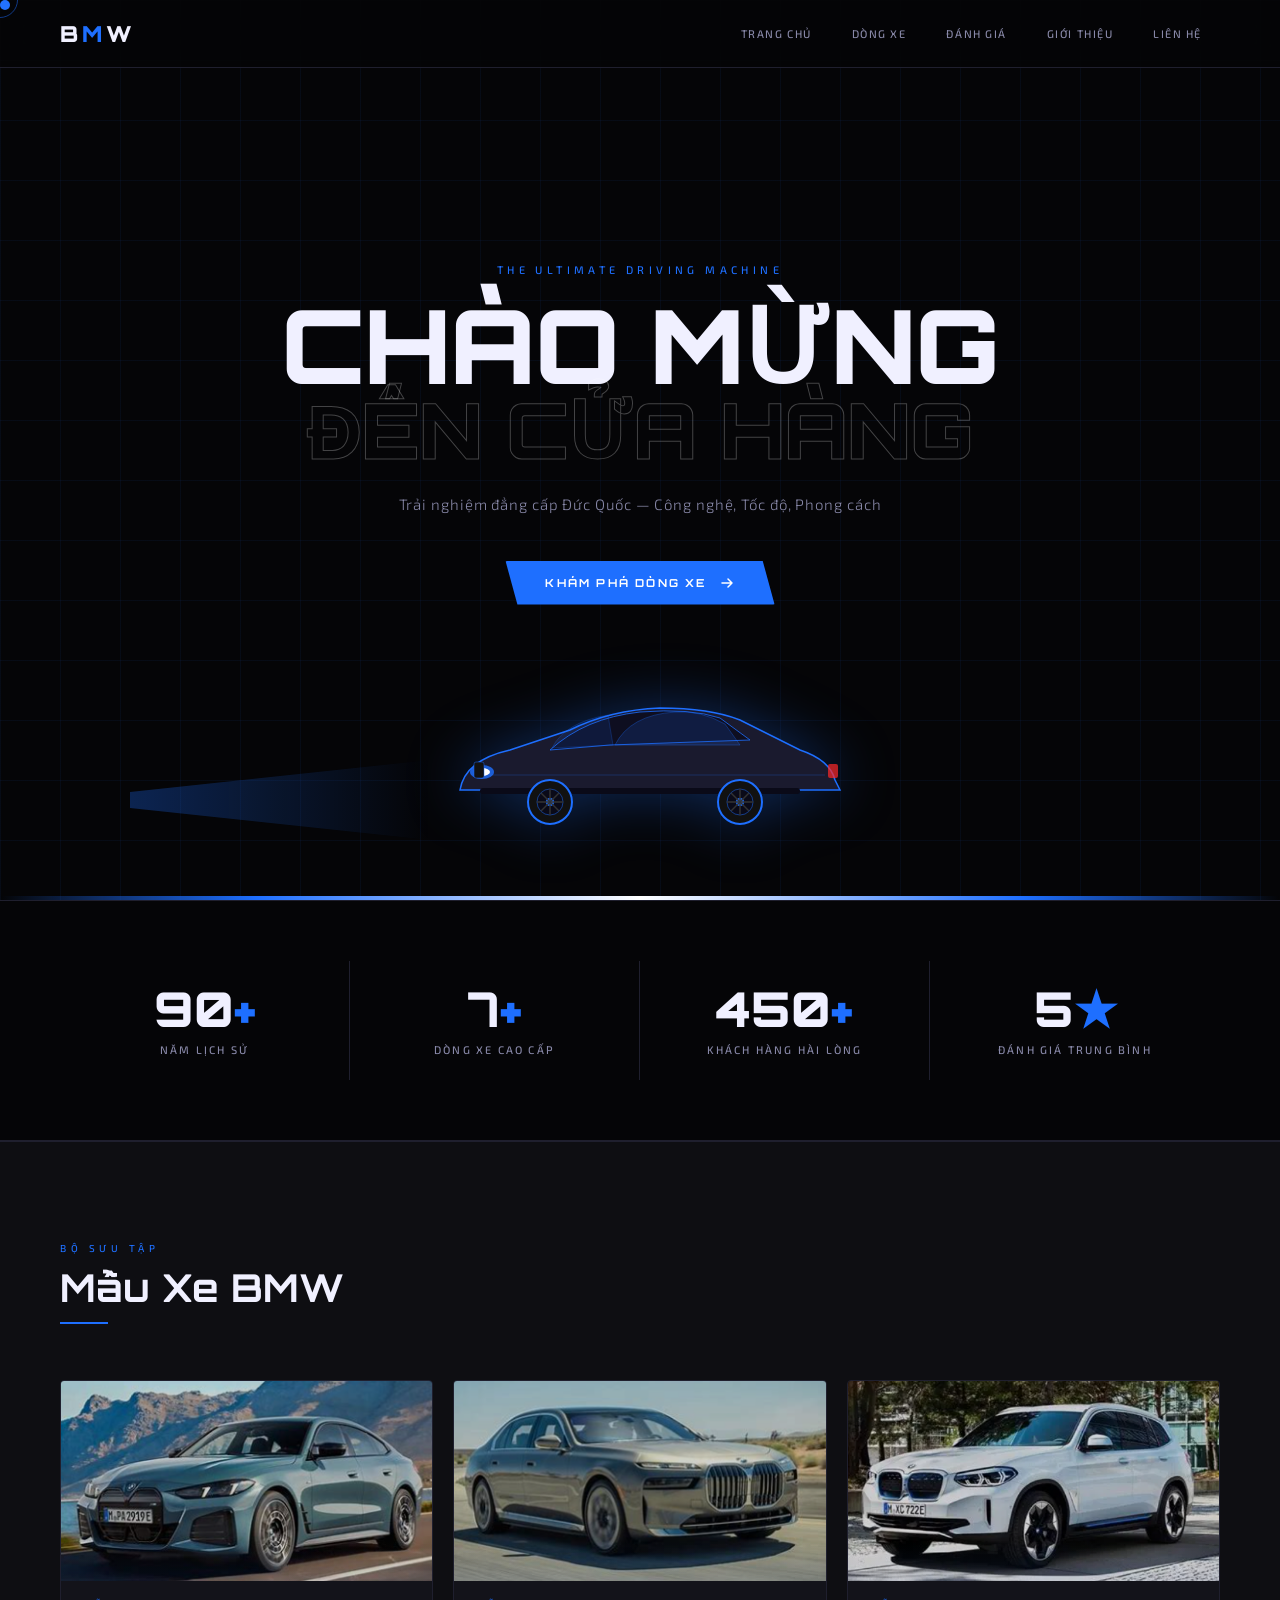
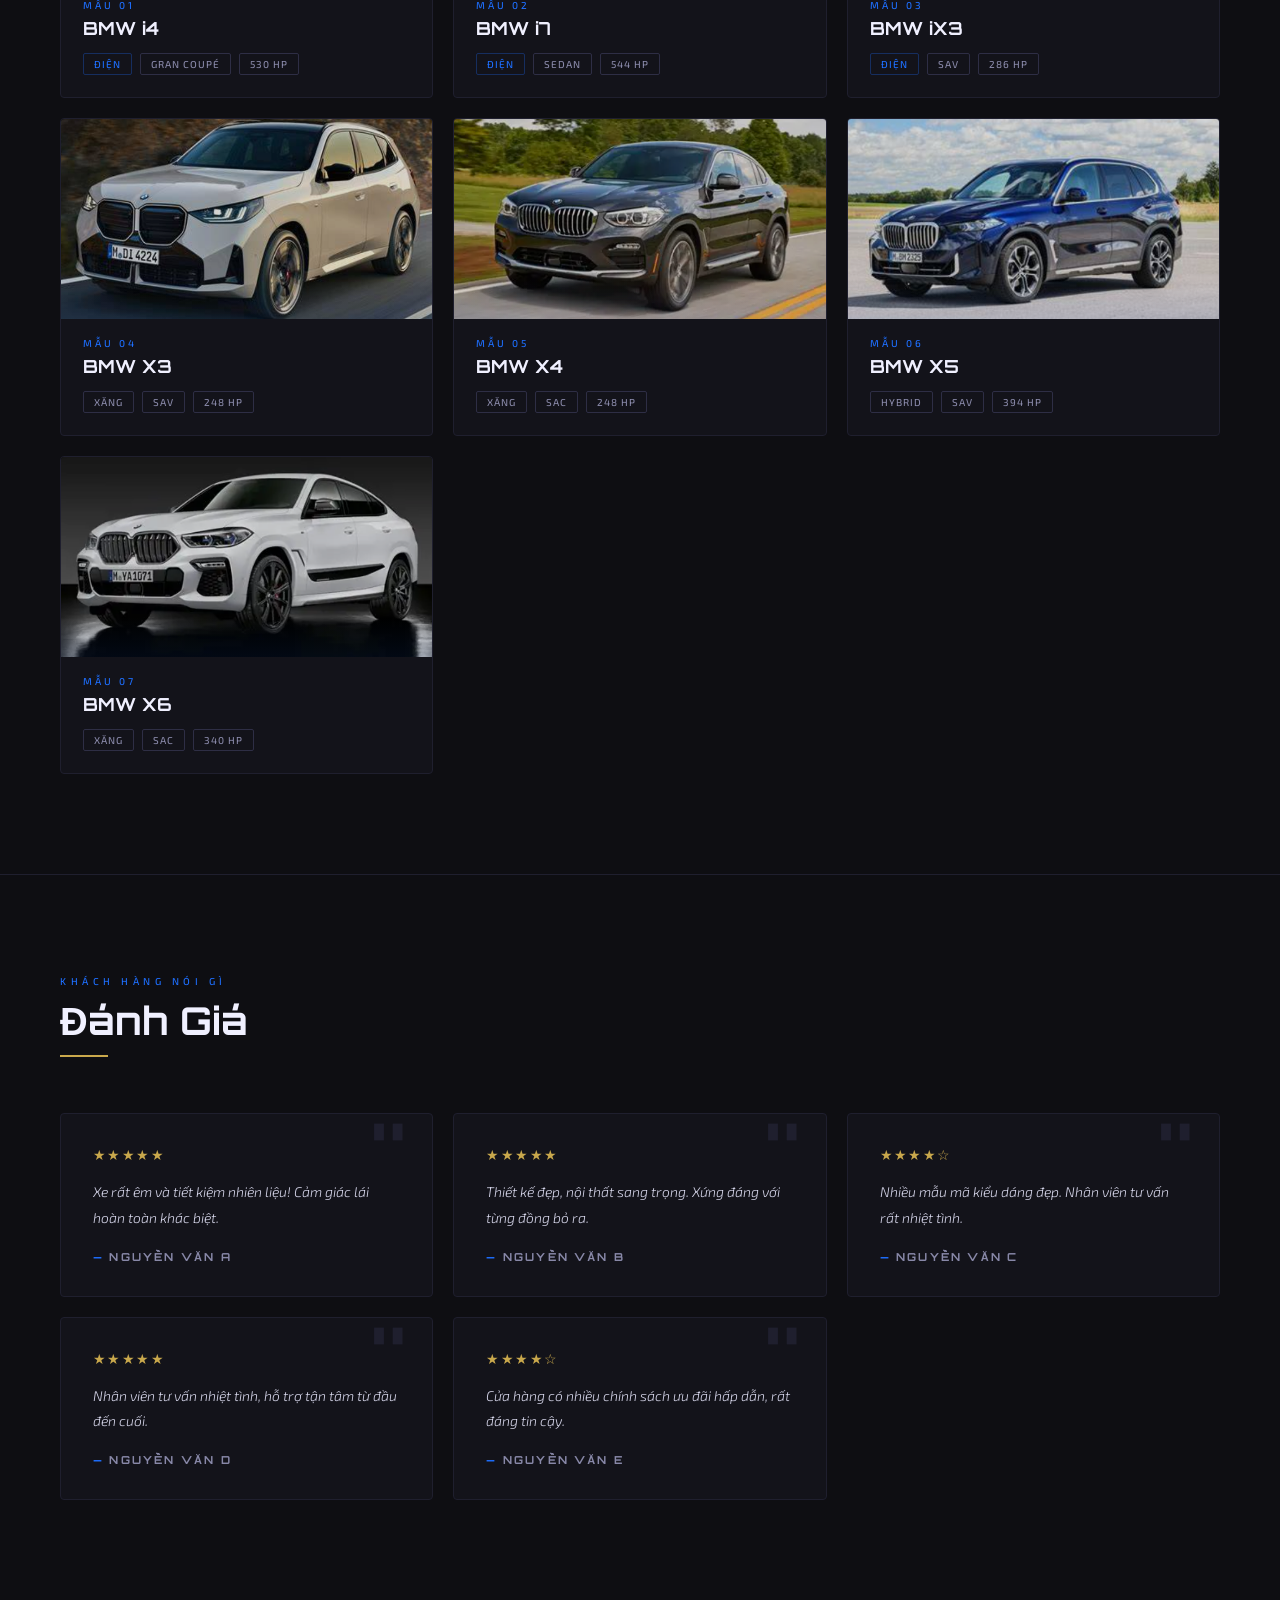
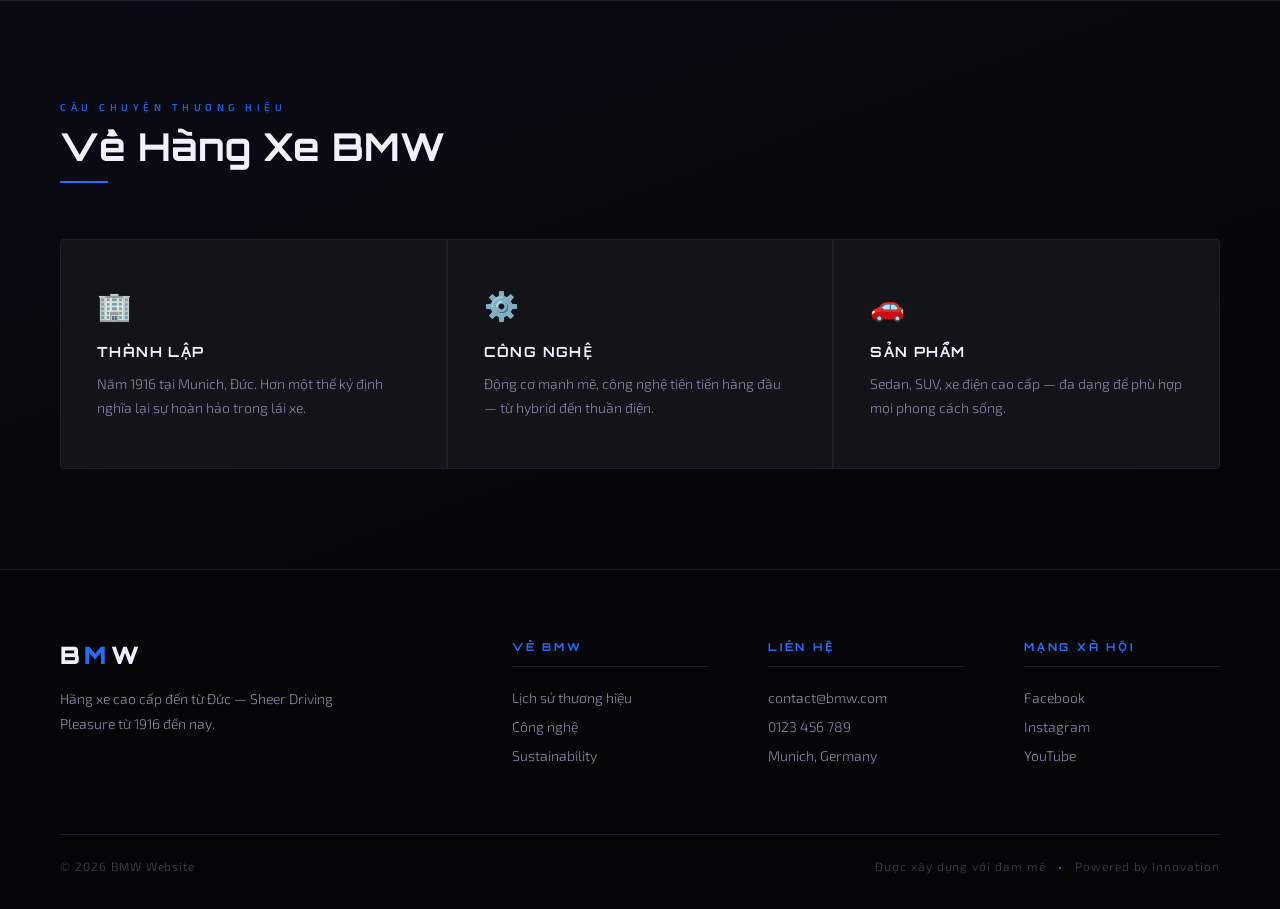
==== index.html @ 0be1cd38 "first upload" ====
<!DOCTYPE html>
<html lang="vi">
<head>
  <meta charset="UTF-8" />
  <meta name="viewport" content="width=device-width, initial-scale=1.0" />
  <meta name="description" content="Cửa hàng BMW cao cấp – Trải nghiệm đẳng cấp Đức Quốc" />
  <title>BMW – The Ultimate Driving Machine</title>
  <link rel="preconnect" href="https://fonts.googleapis.com" />
  <link rel="preconnect" href="https://fonts.gstatic.com" crossorigin />
  <link href="https://fonts.googleapis.com/css2?family=Orbitron:wght@400;700;900&family=Exo+2:wght@300;400;500&display=swap" rel="stylesheet" />
  <link rel="stylesheet" href="css/style.css" />
</head>
<body>

  <!-- Custom cursor -->
  <div class="cursor" id="cursor"></div>
  <div class="cursor-ring" id="cursorRing"></div>

  <!-- NAV -->
  <nav>
    <a href="#" class="nav-logo">B<span>M</span>W</a>
    <ul>
      <li><a href="#hero">Trang chủ</a></li>
      <li><a href="#models">Dòng xe</a></li>
      <li><a href="#reviews">Đánh giá</a></li>
      <li><a href="#about">Giới thiệu</a></li>
      <li><a href="#footer">Liên hệ</a></li>
    </ul>
  </nav>

  <!-- HERO -->
  <section id="hero">
    <div class="hero-grid"></div>
    <div class="speed-lines" id="speedLines"></div>

    <div class="headlight-beam"></div>
    <svg class="hero-car" viewBox="0 0 420 160" fill="none" xmlns="http://www.w3.org/2000/svg">
      <path d="M30 110 Q35 80 80 70 L140 50 Q180 30 230 28 Q280 28 310 40 L370 70 Q400 80 405 100 L410 110 Z"
            fill="#1a1a2e" stroke="#1e6fff" stroke-width="1.5"/>
      <path d="M120 70 Q155 38 210 32 Q260 28 290 38 L320 60 L180 65 Z"
            fill="#0e0e20" stroke="#1e6fff" stroke-width="0.8"/>
      <path d="M185 65 Q200 35 245 32 Q270 30 295 44 L310 65 Z"
            fill="rgba(30,111,255,0.15)" stroke="rgba(30,111,255,0.4)" stroke-width="0.8"/>
      <path d="M122 68 Q135 42 178 35 L183 65 Z"
            fill="rgba(30,111,255,0.12)" stroke="rgba(30,111,255,0.3)" stroke-width="0.8"/>
      <rect x="50" y="108" width="320" height="6" rx="3" fill="#0a0a18"/>
      <!-- Front wheel -->
      <circle class="wheel" cx="120" cy="122" r="22" fill="#111" stroke="#1e6fff" stroke-width="2"/>
      <circle cx="120" cy="122" r="13" fill="#0a0a18" stroke="rgba(30,111,255,0.5)" stroke-width="1"/>
      <circle cx="120" cy="122" r="4" fill="#1e6fff"/>
      <line x1="120" y1="109" x2="120" y2="135" stroke="#333" stroke-width="1.5"/>
      <line x1="107" y1="122" x2="133" y2="122" stroke="#333" stroke-width="1.5"/>
      <line x1="111" y1="113" x2="129" y2="131" stroke="#333" stroke-width="1.5"/>
      <line x1="129" y1="113" x2="111" y2="131" stroke="#333" stroke-width="1.5"/>
      <!-- Rear wheel -->
      <circle class="wheel" cx="310" cy="122" r="22" fill="#111" stroke="#1e6fff" stroke-width="2"/>
      <circle cx="310" cy="122" r="13" fill="#0a0a18" stroke="rgba(30,111,255,0.5)" stroke-width="1"/>
      <circle cx="310" cy="122" r="4" fill="#1e6fff"/>
      <line x1="310" y1="109" x2="310" y2="135" stroke="#333" stroke-width="1.5"/>
      <line x1="297" y1="122" x2="323" y2="122" stroke="#333" stroke-width="1.5"/>
      <line x1="301" y1="113" x2="319" y2="131" stroke="#333" stroke-width="1.5"/>
      <line x1="319" y1="113" x2="301" y2="131" stroke="#333" stroke-width="1.5"/>
      <!-- Lights -->
      <ellipse cx="52" cy="92" rx="12" ry="7" fill="rgba(30,111,255,0.8)"/>
      <ellipse cx="52" cy="92" rx="8" ry="4" fill="#fff"/>
      <rect x="398" y="84" width="10" height="14" rx="2" fill="rgba(255,40,40,0.7)"/>
      <line x1="60" y1="95" x2="395" y2="95" stroke="rgba(30,111,255,0.3)" stroke-width="0.8"/>
      <rect x="44" y="82" width="10" height="16" rx="2" fill="#111" stroke="rgba(30,111,255,0.6)" stroke-width="0.8"/>
    </svg>

    <div class="hero-road"></div>

    <div class="hero-content">
      <p class="hero-eyebrow">The Ultimate Driving Machine</p>
      <h1 class="hero-title">
        CHÀO MỪNG
        <span class="line2">ĐẾN CỬA HÀNG</span>
      </h1>
      <p class="hero-sub">Trải nghiệm đẳng cấp Đức Quốc — Công nghệ, Tốc độ, Phong cách</p>
      <a href="#models" class="hero-cta">
        Khám phá dòng xe
        <svg viewBox="0 0 16 16" fill="none">
          <path d="M3 8h10M9 4l4 4-4 4" stroke="#fff" stroke-width="1.5" stroke-linecap="round" stroke-linejoin="round"/>
        </svg>
      </a>
    </div>
  </section>

  <!-- STATS -->
  <div id="stats">
    <div class="stats-grid">
      <div class="stat-item reveal" style="animation-delay:0.1s">
        <div class="stat-num">109<span>+</span></div>
        <div class="stat-label">Năm Lịch Sử</div>
      </div>
      <div class="stat-item reveal" style="animation-delay:0.2s">
        <div class="stat-num">7<span>+</span></div>
        <div class="stat-label">Dòng xe cao cấp</div>
      </div>
      <div class="stat-item reveal" style="animation-delay:0.3s">
        <div class="stat-num">600<span>+</span></div>
        <div class="stat-label">Khách hàng hài lòng</div>
      </div>
      <div class="stat-item reveal" style="animation-delay:0.4s">
        <div class="stat-num">5<span>★</span></div>
        <div class="stat-label">Đánh giá trung bình</div>
      </div>
    </div>
  </div>

  <!-- MODELS -->
  <section id="models">
    <span class="section-label reveal">Bộ sưu tập</span>
    <h2 class="section-title reveal">Mẫu Xe BMW</h2>
    <div class="section-divider reveal"></div>

    <div class="car-grid">
      <article class="car-card">
        <div class="car-img-wrap">
          <img src="images/BMW-i4.png" alt="BMW i4" loading="lazy" />
          <div class="reflection"></div>
        </div>
        <div class="car-info">
          <p class="car-num">Mẫu 01</p>
          <h3 class="car-name">BMW i4</h3>
          <div class="car-tags">
            <span class="car-tag electric">Điện</span>
            <span class="car-tag">Gran Coupé</span>
            <span class="car-tag">530 HP</span>
          </div>
        </div>
      </article>

      <article class="car-card">
        <div class="car-img-wrap">
          <img src="images/BMW-i7.png" alt="BMW i7" loading="lazy" />
          <div class="reflection"></div>
        </div>
        <div class="car-info">
          <p class="car-num">Mẫu 02</p>
          <h3 class="car-name">BMW i7</h3>
          <div class="car-tags">
            <span class="car-tag electric">Điện</span>
            <span class="car-tag">Sedan</span>
            <span class="car-tag">544 HP</span>
          </div>
        </div>
      </article>

      <article class="car-card">
        <div class="car-img-wrap">
          <img src="images/BMW-iX3.png" alt="BMW iX3" loading="lazy" />
          <div class="reflection"></div>
        </div>
        <div class="car-info">
          <p class="car-num">Mẫu 03</p>
          <h3 class="car-name">BMW iX3</h3>
          <div class="car-tags">
            <span class="car-tag electric">Điện</span>
            <span class="car-tag">SAV</span>
            <span class="car-tag">286 HP</span>
          </div>
        </div>
      </article>

      <article class="car-card">
        <div class="car-img-wrap">
          <img src="images/BMW-X3.png" alt="BMW X3" loading="lazy" />
          <div class="reflection"></div>
        </div>
        <div class="car-info">
          <p class="car-num">Mẫu 04</p>
          <h3 class="car-name">BMW X3</h3>
          <div class="car-tags">
            <span class="car-tag">Xăng</span>
            <span class="car-tag">SAV</span>
            <span class="car-tag">248 HP</span>
          </div>
        </div>
      </article>

      <article class="car-card">
        <div class="car-img-wrap">
          <img src="images/BMW-X4.png" alt="BMW X4" loading="lazy" />
          <div class="reflection"></div>
        </div>
        <div class="car-info">
          <p class="car-num">Mẫu 05</p>
          <h3 class="car-name">BMW X4</h3>
          <div class="car-tags">
            <span class="car-tag">Xăng</span>
            <span class="car-tag">SAC</span>
            <span class="car-tag">248 HP</span>
          </div>
        </div>
      </article>

      <article class="car-card">
        <div class="car-img-wrap">
          <img src="images/BMW-X5.png" alt="BMW X5" loading="lazy" />
          <div class="reflection"></div>
        </div>
        <div class="car-info">
          <p class="car-num">Mẫu 06</p>
          <h3 class="car-name">BMW X5</h3>
          <div class="car-tags">
            <span class="car-tag">Hybrid</span>
            <span class="car-tag">SAV</span>
            <span class="car-tag">394 HP</span>
          </div>
        </div>
      </article>

      <article class="car-card">
        <div class="car-img-wrap">
          <img src="images/BMW-X6.png" alt="BMW X6" loading="lazy" />
          <div class="reflection"></div>
        </div>
        <div class="car-info">
          <p class="car-num">Mẫu 07</p>
          <h3 class="car-name">BMW X6</h3>
          <div class="car-tags">
            <span class="car-tag">Xăng</span>
            <span class="car-tag">SAC</span>
            <span class="car-tag">340 HP</span>
          </div>
        </div>
      </article>
    </div>
  </section>

  <!-- REVIEWS -->
  <section id="reviews">
    <span class="section-label reveal">Khách hàng nói gì</span>
    <h2 class="section-title reveal">Đánh Giá</h2>
    <div class="section-divider reveal" style="background:var(--gold)"></div>

    <div class="reviews-grid">
      <article class="review-card">
        <div class="review-stars">★★★★★</div>
        <p class="review-text">Xe rất êm và tiết kiệm nhiên liệu! Cảm giác lái hoàn toàn khác biệt.</p>
        <p class="review-author">Nguyễn Văn A</p>
      </article>
      <article class="review-card">
        <div class="review-stars">★★★★★</div>
        <p class="review-text">Thiết kế đẹp, nội thất sang trọng. Xứng đáng với từng đồng bỏ ra.</p>
        <p class="review-author">Nguyễn Văn B</p>
      </article>
      <article class="review-card">
        <div class="review-stars">★★★★☆</div>
        <p class="review-text">Nhiều mẫu mã kiểu dáng đẹp. Nhân viên tư vấn rất nhiệt tình.</p>
        <p class="review-author">Nguyễn Văn C</p>
      </article>
      <article class="review-card">
        <div class="review-stars">★★★★★</div>
        <p class="review-text">Nhân viên tư vấn nhiệt tình, hỗ trợ tận tâm từ đầu đến cuối.</p>
        <p class="review-author">Nguyễn Văn D</p>
      </article>
      <article class="review-card">
        <div class="review-stars">★★★★☆</div>
        <p class="review-text">Cửa hàng có nhiều chính sách ưu đãi hấp dẫn, rất đáng tin cậy.</p>
        <p class="review-author">Nguyễn Văn E</p>
      </article>
    </div>
  </section>

  <!-- ABOUT -->
  <section id="about">
    <span class="section-label reveal">Câu chuyện thương hiệu</span>
    <h2 class="section-title reveal">Về Hãng Xe BMW</h2>
    <div class="section-divider reveal"></div>

    <div class="about-grid reveal">
      <div class="about-item">
        <span class="about-icon">🏢</span>
        <h3 class="about-head">Thành Lập</h3>
        <p class="about-text">Năm 1916 tại Munich, Đức. Hơn một thế kỷ định nghĩa lại sự hoàn hảo trong lái xe.</p>
      </div>
      <div class="about-item">
        <span class="about-icon">⚙️</span>
        <h3 class="about-head">Công Nghệ</h3>
        <p class="about-text">Động cơ mạnh mẽ, công nghệ tiên tiến hàng đầu — từ hybrid đến thuần điện.</p>
      </div>
      <div class="about-item">
        <span class="about-icon">🚗</span>
        <h3 class="about-head">Sản Phẩm</h3>
        <p class="about-text">Sedan, SUV, xe điện cao cấp — đa dạng để phù hợp mọi phong cách sống.</p>
      </div>
    </div>
  </section>

  <!-- FOOTER -->
  <footer id="footer">
    <div class="footer-top">
      <div class="footer-brand">
        <div class="brand-name">B<span>M</span>W</div>
        <p>Hãng xe cao cấp đến từ Đức — Sheer Driving Pleasure từ 1916 đến nay.</p>
      </div>
      <div class="footer-col">
        <h4>Về BMW</h4>
        <ul>
          <li><a href="#">Lịch sử thương hiệu</a></li>
          <li><a href="#">Công nghệ</a></li>
          <li><a href="#">Sustainability</a></li>
        </ul>
      </div>
      <div class="footer-col">
        <h4>Liên Hệ</h4>
        <ul>
          <li><span>contact@bmw.com</span></li>
          <li><span>0123 456 789</span></li>
          <li><span>Munich, Germany</span></li>
        </ul>
      </div>
      <div class="footer-col">
        <h4>Mạng Xã Hội</h4>
        <ul>
          <li><a href="#">Facebook</a></li>
          <li><a href="#">Instagram</a></li>
          <li><a href="#">YouTube</a></li>
        </ul>
      </div>
    </div>
    <div class="footer-bottom">
      <p>© 2026 BMW Website</p>
      <p>Được xây dựng với đam mê <span class="dot">•</span> Powered by Innovation</p>
    </div>
  </footer>

  <script src="js/main.js"></script>
</body>
</html>
---- css/style.css ----
/* =============================================
   BMW DARK THEME — style.css
   ============================================= */

:root {
    --black: #050507;
    --dark: #0e0e12;
    --card: #13131a;
    --border: #1f1f2e;
    --border2: #2e2e45;
    --silver: #8888a8;
    --light: #d4d4e8;
    --white: #f0f0ff;
    --blue: #1e6fff;
    --blue-dim: rgba(30, 111, 255, 0.12);
    --blue-glow: rgba(30, 111, 255, 0.35);
    --gold: #c9a84c;
    --gold-dim: rgba(201, 168, 76, 0.12);
    --speed: 0.4s;
}

/* ── RESET ── */
*,
*::before,
*::after {
    margin: 0;
    padding: 0;
    box-sizing: border-box;
}

html {
    scroll-behavior: smooth;
}

body {
    background: var(--black);
    color: var(--light);
    font-family: 'Exo 2', sans-serif;
    font-weight: 300;
    overflow-x: hidden;
}

::selection {
    background: var(--blue);
    color: #fff;
}

::-webkit-scrollbar {
    width: 4px;
}

::-webkit-scrollbar-track {
    background: var(--dark);
}

::-webkit-scrollbar-thumb {
    background: var(--blue);
    border-radius: 2px;
}

/* ── CURSOR ── */
.cursor {
    width: 10px;
    height: 10px;
    background: var(--blue);
    border-radius: 50%;
    position: fixed;
    top: 0;
    left: 0;
    pointer-events: none;
    z-index: 9999;
    transition: transform 0.1s, opacity 0.3s;
    mix-blend-mode: screen;
}

.cursor-ring {
    width: 36px;
    height: 36px;
    border: 1px solid var(--blue);
    border-radius: 50%;
    position: fixed;
    top: 0;
    left: 0;
    pointer-events: none;
    z-index: 9998;
    transition: transform 0.18s ease, width 0.3s, height 0.3s, opacity 0.3s;
    opacity: 0.5;
}

/* ── NAV ── */
nav {
    position: fixed;
    top: 0;
    left: 0;
    right: 0;
    z-index: 500;
    display: flex;
    align-items: center;
    justify-content: space-between;
    padding: 0 60px;
    height: 68px;
    background: rgba(5, 5, 7, 0.82);
    backdrop-filter: blur(20px);
    border-bottom: 1px solid var(--border);
    transition: background var(--speed);
}

.nav-logo {
    font-family: 'Orbitron', sans-serif;
    font-size: 22px;
    font-weight: 900;
    color: var(--white);
    letter-spacing: 0.18em;
    text-decoration: none;
}

.nav-logo span {
    color: var(--blue);
}

nav ul {
    display: flex;
    list-style: none;
    gap: 4px;
}

nav ul li a {
    display: block;
    padding: 8px 18px;
    font-size: 11px;
    font-weight: 500;
    letter-spacing: 0.14em;
    text-transform: uppercase;
    text-decoration: none;
    color: var(--silver);
    border-radius: 3px;
    transition: color var(--speed), background var(--speed);
    position: relative;
}

nav ul li a::after {
    content: '';
    position: absolute;
    bottom: 2px;
    left: 18px;
    right: 18px;
    height: 1px;
    background: var(--blue);
    transform: scaleX(0);
    transition: transform var(--speed);
}

nav ul li a:hover {
    color: var(--white);
}

nav ul li a:hover::after {
    transform: scaleX(1);
}

/* ── HERO ── */
#hero {
    position: relative;
    min-height: 100vh;
    display: flex;
    align-items: center;
    justify-content: center;
    overflow: hidden;
    padding-top: 68px;
}

.hero-grid {
    position: absolute;
    inset: 0;
    background-image:
        linear-gradient(rgba(30, 111, 255, 0.06) 1px, transparent 1px),
        linear-gradient(90deg, rgba(30, 111, 255, 0.06) 1px, transparent 1px);
    background-size: 60px 60px;
    animation: gridMove 20s linear infinite;
}

@keyframes gridMove {
    0% {
        background-position: 0 0;
    }

    100% {
        background-position: 60px 60px;
    }
}

.hero-road {
    position: absolute;
    bottom: 0;
    left: 0;
    right: 0;
    height: 4px;
    background: linear-gradient(90deg,
            transparent 0%, var(--blue) 20%,
            #fff 50%, var(--blue) 80%, transparent 100%);
    animation: roadSweep 2.5s ease-out forwards;
    transform: scaleX(0);
    transform-origin: left;
}

@keyframes roadSweep {
    to {
        transform: scaleX(1);
    }
}

.speed-lines {
    position: absolute;
    inset: 0;
    overflow: hidden;
    pointer-events: none;
}

.speed-line {
    position: absolute;
    height: 1px;
    background: linear-gradient(90deg, transparent, rgba(30, 111, 255, 0.4), transparent);
    animation: speedLine 1.2s ease-out forwards;
    opacity: 0;
}

@keyframes speedLine {
    0% {
        transform: translateX(-100%);
        opacity: 0;
    }

    20% {
        opacity: 1;
    }

    100% {
        transform: translateX(100vw);
        opacity: 0;
    }
}

/* Car animation */
.hero-car {
    position: absolute;
    bottom: 60px;
    left: -300px;
    width: 420px;
    opacity: 0;
    animation: carDrive 1.4s 0.2s cubic-bezier(0.16, 1, 0.3, 1) forwards;
    filter: drop-shadow(0 0 30px var(--blue-glow));
}

@keyframes carDrive {
    0% {
        left: -300px;
        opacity: 0;
    }

    30% {
        opacity: 1;
    }

    100% {
        left: calc(50% - 210px);
        opacity: 1;
    }
}

.hero-car .wheel {
    transform-box: fill-box;
    transform-origin: center;
    animation:
        carDrive 1.4s 0.2s cubic-bezier(0.16, 1, 0.3, 1) forwards,
        wheelSpin 0.8s 0.2s linear 2;
}

@keyframes wheelSpin {
    to {
        transform: rotate(360deg);
    }
}

.headlight-beam {
    position: absolute;
    bottom: 60px;
    left: -400px;
    width: 300px;
    height: 80px;
    background: linear-gradient(90deg, rgba(30, 111, 255, 0.5), transparent);
    clip-path: polygon(0 40%, 100% 0, 100% 100%, 0 60%);
    animation: beamDrive 1.4s 0.2s cubic-bezier(0.16, 1, 0.3, 1) forwards;
    pointer-events: none;
}

@keyframes beamDrive {
    0% {
        left: -400px;
        opacity: 0;
    }

    30% {
        opacity: 1;
    }

    100% {
        left: calc(50% - 510px);
        opacity: 0.6;
    }
}

@keyframes fadeUp {
    from {
        opacity: 0;
        transform: translateY(24px);
    }

    to {
        opacity: 1;
        transform: translateY(0);
    }
}

/* Hero text */
.hero-content {
    position: relative;
    z-index: 2;
    text-align: center;
    padding: 0 24px;
}

.hero-eyebrow {
    font-size: 11px;
    font-weight: 500;
    letter-spacing: 0.4em;
    text-transform: uppercase;
    color: var(--blue);
    opacity: 0;
    animation: fadeUp 0.8s 0.3s ease forwards;
    margin-bottom: 20px;
}

.hero-title {
    font-family: 'Orbitron', sans-serif;
    font-size: clamp(2.8rem, 8vw, 7rem);
    font-weight: 900;
    line-height: 0.95;
    letter-spacing: -0.01em;
    color: var(--white);
    opacity: 0;
    animation: fadeUp 0.8s 0.5s ease forwards;
}

.hero-title .line2 {
    display: block;
    color: transparent;
    -webkit-text-stroke: 1px rgba(255, 255, 255, 0.25);
    font-size: 0.75em;
}

.hero-sub {
    margin-top: 28px;
    font-size: 15px;
    color: var(--silver);
    letter-spacing: 0.06em;
    opacity: 0;
    animation: fadeUp 0.8s 0.7s ease forwards;
}

.hero-cta {
    display: inline-flex;
    align-items: center;
    gap: 12px;
    margin-top: 48px;
    padding: 14px 40px;
    background: var(--blue);
    color: #fff;
    font-family: 'Orbitron', sans-serif;
    font-size: 11px;
    font-weight: 700;
    letter-spacing: 0.2em;
    text-transform: uppercase;
    text-decoration: none;
    border-radius: 2px;
    opacity: 0;
    animation: fadeUp 0.8s 0.9s ease forwards;
    transition: background var(--speed), box-shadow var(--speed), transform var(--speed);
    clip-path: polygon(0 0, calc(100% - 12px) 0, 100% 100%, 12px 100%);
}

.hero-cta:hover {
    background: #3a82ff;
    box-shadow: 0 0 40px var(--blue-glow);
    transform: translateY(-2px);
}

.hero-cta svg {
    width: 16px;
    height: 16px;
}

/* ── SHARED SECTION STYLES ── */
section {
    padding: 100px 60px;
}

.section-label {
    font-size: 10px;
    font-weight: 500;
    letter-spacing: 0.45em;
    text-transform: uppercase;
    color: var(--blue);
    margin-bottom: 12px;
    display: block;
}

.section-title {
    font-family: 'Orbitron', sans-serif;
    font-size: clamp(1.5rem, 3vw, 2.6rem);
    font-weight: 700;
    color: var(--white);
    margin-bottom: 14px;
    line-height: 1.1;
}

.section-divider {
    width: 48px;
    height: 2px;
    background: var(--blue);
    margin-bottom: 56px;
}

/* ── STATS ── */
#stats {
    background: var(--black);
    border-top: 1px solid var(--border);
    border-bottom: 1px solid var(--border);
    padding: 60px;
}

.stats-grid {
    display: grid;
    grid-template-columns: repeat(4, 1fr);
    gap: 0;
    max-width: 1200px;
    margin: 0 auto;
}

.stat-item {
    text-align: center;
    padding: 24px;
    border-right: 1px solid var(--border);
    opacity: 0;
    animation: fadeUp 0.6s ease forwards;
}

.stat-item:last-child {
    border-right: none;
}

.stat-num {
    font-family: 'Orbitron', sans-serif;
    font-size: 3rem;
    font-weight: 900;
    color: var(--white);
    line-height: 1;
}

.stat-num span {
    color: var(--blue);
}

.stat-label {
    font-size: 11px;
    font-weight: 500;
    letter-spacing: 0.2em;
    text-transform: uppercase;
    color: var(--silver);
    margin-top: 10px;
}

/* ── MODELS ── */
#models {
    background: var(--dark);
    border-top: 1px solid var(--border);
}

.car-grid {
    display: grid;
    grid-template-columns: repeat(auto-fill, minmax(300px, 1fr));
    gap: 20px;
    max-width: 1400px;
    margin: 0 auto;
}

.car-card {
    position: relative;
    background: var(--card);
    border: 1px solid var(--border);
    border-radius: 4px;
    overflow: hidden;
    cursor: pointer;
    transition: transform var(--speed), border-color var(--speed);
    opacity: 0;
    transform: translateY(30px);
}

.car-card.visible {
    animation: cardReveal 0.6s ease forwards;
}

@keyframes cardReveal {
    to {
        opacity: 1;
        transform: translateY(0);
    }
}

.car-card:hover {
    transform: translateY(-8px);
    border-color: var(--blue);
}

/* Scan line on hover */
.car-card::before {
    content: '';
    position: absolute;
    top: -100%;
    left: 0;
    right: 0;
    height: 100%;
    background: linear-gradient(180deg, transparent 0%, rgba(30, 111, 255, 0.04) 50%, transparent 100%);
    transition: top 0.5s ease;
    z-index: 2;
    pointer-events: none;
}

.car-card:hover::before {
    top: 100%;
}

/* Corner accent */
.car-card::after {
    content: '';
    position: absolute;
    top: 0;
    right: 0;
    width: 0;
    height: 0;
    border-style: solid;
    border-width: 0 28px 28px 0;
    border-color: transparent var(--blue) transparent transparent;
    opacity: 0;
    transition: opacity var(--speed);
}

.car-card:hover::after {
    opacity: 1;
}

.car-img-wrap {
    position: relative;
    height: 200px;
    background: linear-gradient(135deg, #0a0a14, #111120);
    overflow: hidden;
}

.car-img-wrap img {
    width: 100%;
    height: 100%;
    object-fit: cover;
    filter: brightness(0.85) saturate(1.1);
    transition: filter 0.5s, transform 0.5s;
}

.car-card:hover .car-img-wrap img {
    filter: brightness(1) saturate(1.3);
    transform: scale(1.06);
}

.car-img-wrap .reflection {
    position: absolute;
    bottom: 0;
    left: 0;
    right: 0;
    height: 40px;
    background: linear-gradient(180deg, transparent, rgba(30, 111, 255, 0.08));
    pointer-events: none;
}

.car-info {
    padding: 18px 22px 22px;
}

.car-num {
    font-size: 10px;
    font-weight: 500;
    letter-spacing: 0.3em;
    color: var(--blue);
    text-transform: uppercase;
    margin-bottom: 6px;
}

.car-name {
    font-family: 'Orbitron', sans-serif;
    font-size: 18px;
    font-weight: 700;
    color: var(--white);
    margin-bottom: 14px;
}

.car-tags {
    display: flex;
    gap: 8px;
    flex-wrap: wrap;
}

.car-tag {
    font-size: 10px;
    font-weight: 500;
    letter-spacing: 0.1em;
    text-transform: uppercase;
    padding: 4px 10px;
    border: 1px solid var(--border2);
    border-radius: 2px;
    color: var(--silver);
    transition: border-color var(--speed), color var(--speed);
}

.car-card:hover .car-tag {
    border-color: rgba(30, 111, 255, 0.4);
    color: var(--light);
}

.car-tag.electric {
    border-color: rgba(30, 111, 255, 0.3);
    color: var(--blue);
}

/* ── REVIEWS ── */
#reviews {
    background: var(--dark);
    border-top: 1px solid var(--border);
}

.reviews-grid {
    display: grid;
    grid-template-columns: repeat(auto-fill, minmax(300px, 1fr));
    gap: 20px;
    max-width: 1400px;
    margin: 0 auto;
}

.review-card {
    background: var(--card);
    border: 1px solid var(--border);
    border-radius: 4px;
    padding: 32px;
    position: relative;
    overflow: hidden;
    transition: border-color var(--speed), transform var(--speed);
    opacity: 0;
    transform: translateY(20px);
}

.review-card.visible {
    animation: cardReveal 0.6s ease forwards;
}

.review-card:hover {
    border-color: var(--gold);
    transform: translateY(-4px);
}

.review-card::before {
    content: '"';
    font-family: 'Orbitron', sans-serif;
    font-size: 120px;
    line-height: 1;
    color: var(--border);
    position: absolute;
    top: -10px;
    right: 20px;
    transition: color var(--speed);
}

.review-card:hover::before {
    color: var(--border2);
}

.review-stars {
    font-size: 14px;
    letter-spacing: 0.1em;
    color: var(--gold);
    margin-bottom: 16px;
}

.review-text {
    font-size: 14px;
    color: var(--light);
    line-height: 1.8;
    font-style: italic;
    margin-bottom: 20px;
    position: relative;
    z-index: 1;
}

.review-author {
    font-family: 'Orbitron', sans-serif;
    font-size: 11px;
    font-weight: 700;
    letter-spacing: 0.2em;
    color: var(--silver);
    text-transform: uppercase;
}

.review-author::before {
    content: '— ';
    color: var(--blue);
}

/* ── ABOUT ── */
#about {
    background: linear-gradient(160deg, #0a0a14 0%, var(--black) 100%);
    border-top: 1px solid var(--border);
}

.about-grid {
    display: grid;
    grid-template-columns: repeat(3, 1fr);
    gap: 2px;
    max-width: 1200px;
    margin: 0 auto;
    background: var(--border);
    border: 1px solid var(--border);
    border-radius: 4px;
    overflow: hidden;
}

.about-item {
    background: var(--card);
    padding: 48px 36px;
    position: relative;
    overflow: hidden;
    transition: background var(--speed);
}

.about-item:hover {
    background: #16161f;
}

.about-item::after {
    content: '';
    position: absolute;
    bottom: 0;
    left: 0;
    right: 0;
    height: 2px;
    background: var(--blue);
    transform: scaleX(0);
    transition: transform 0.4s ease;
}

.about-item:hover::after {
    transform: scaleX(1);
}

.about-icon {
    font-size: 28px;
    display: block;
    margin-bottom: 20px;
}

.about-head {
    font-family: 'Orbitron', sans-serif;
    font-size: 14px;
    font-weight: 700;
    letter-spacing: 0.1em;
    color: var(--white);
    text-transform: uppercase;
    margin-bottom: 12px;
}

.about-text {
    font-size: 14px;
    color: var(--silver);
    line-height: 1.7;
}

/* ── FOOTER ── */
footer {
    background: var(--black);
    border-top: 1px solid var(--border);
    padding: 70px 60px 36px;
}

.footer-top {
    display: grid;
    grid-template-columns: 2fr 1fr 1fr 1fr;
    gap: 60px;
    max-width: 1200px;
    margin: 0 auto 60px;
}

.footer-brand .brand-name {
    font-family: 'Orbitron', sans-serif;
    font-size: 24px;
    font-weight: 900;
    color: var(--white);
    letter-spacing: 0.18em;
    margin-bottom: 16px;
}

.footer-brand .brand-name span {
    color: var(--blue);
}

.footer-brand p {
    font-size: 14px;
    color: var(--silver);
    line-height: 1.8;
    max-width: 280px;
}

.footer-col h4 {
    font-family: 'Orbitron', sans-serif;
    font-size: 11px;
    font-weight: 700;
    letter-spacing: 0.25em;
    color: var(--blue);
    text-transform: uppercase;
    margin-bottom: 20px;
    padding-bottom: 12px;
    border-bottom: 1px solid var(--border);
}

.footer-col ul {
    list-style: none;
}

.footer-col ul li {
    margin-bottom: 10px;
}

.footer-col ul li a,
.footer-col ul li span {
    font-size: 14px;
    color: var(--silver);
    text-decoration: none;
    transition: color var(--speed);
    cursor: pointer;
}

.footer-col ul li a:hover,
.footer-col ul li span:hover {
    color: var(--white);
}

.footer-bottom {
    max-width: 1200px;
    margin: 0 auto;
    padding-top: 24px;
    border-top: 1px solid var(--border);
    display: flex;
    justify-content: space-between;
    align-items: center;
}

.footer-bottom p {
    font-size: 12px;
    color: #444;
    letter-spacing: 0.08em;
}

.footer-bottom .dot {
    color: var(--blue);
    margin: 0 8px;
}

/* ── SCROLL REVEAL ── */
.reveal {
    opacity: 0;
    transform: translateY(28px);
    transition: opacity 0.7s ease, transform 0.7s ease;
}

.reveal.visible {
    opacity: 1;
    transform: translateY(0);
}

/* ── RESPONSIVE ── */
@media (max-width: 1024px) {

    section,
    #stats,
    footer {
        padding-left: 32px;
        padding-right: 32px;
    }

    nav {
        padding: 0 32px;
    }

    .footer-top {
        grid-template-columns: 1fr 1fr;
        gap: 40px;
    }

    .stats-grid {
        grid-template-columns: repeat(2, 1fr);
    }

    .stat-item:nth-child(2) {
        border-right: none;
    }

    .about-grid {
        grid-template-columns: 1fr;
    }
}

@media (max-width: 680px) {

    section,
    #stats,
    footer {
        padding-left: 20px;
        padding-right: 20px;
    }

    nav {
        padding: 0 20px;
    }

    nav ul li a {
        padding: 8px 10px;
        font-size: 10px;
    }

    .hero-car,
    .headlight-beam {
        display: none;
    }

    .stats-grid {
        grid-template-columns: 1fr 1fr;
    }

    .footer-top {
        grid-template-columns: 1fr;
    }

    .footer-bottom {
        flex-direction: column;
        gap: 8px;
        text-align: center;
    }
}
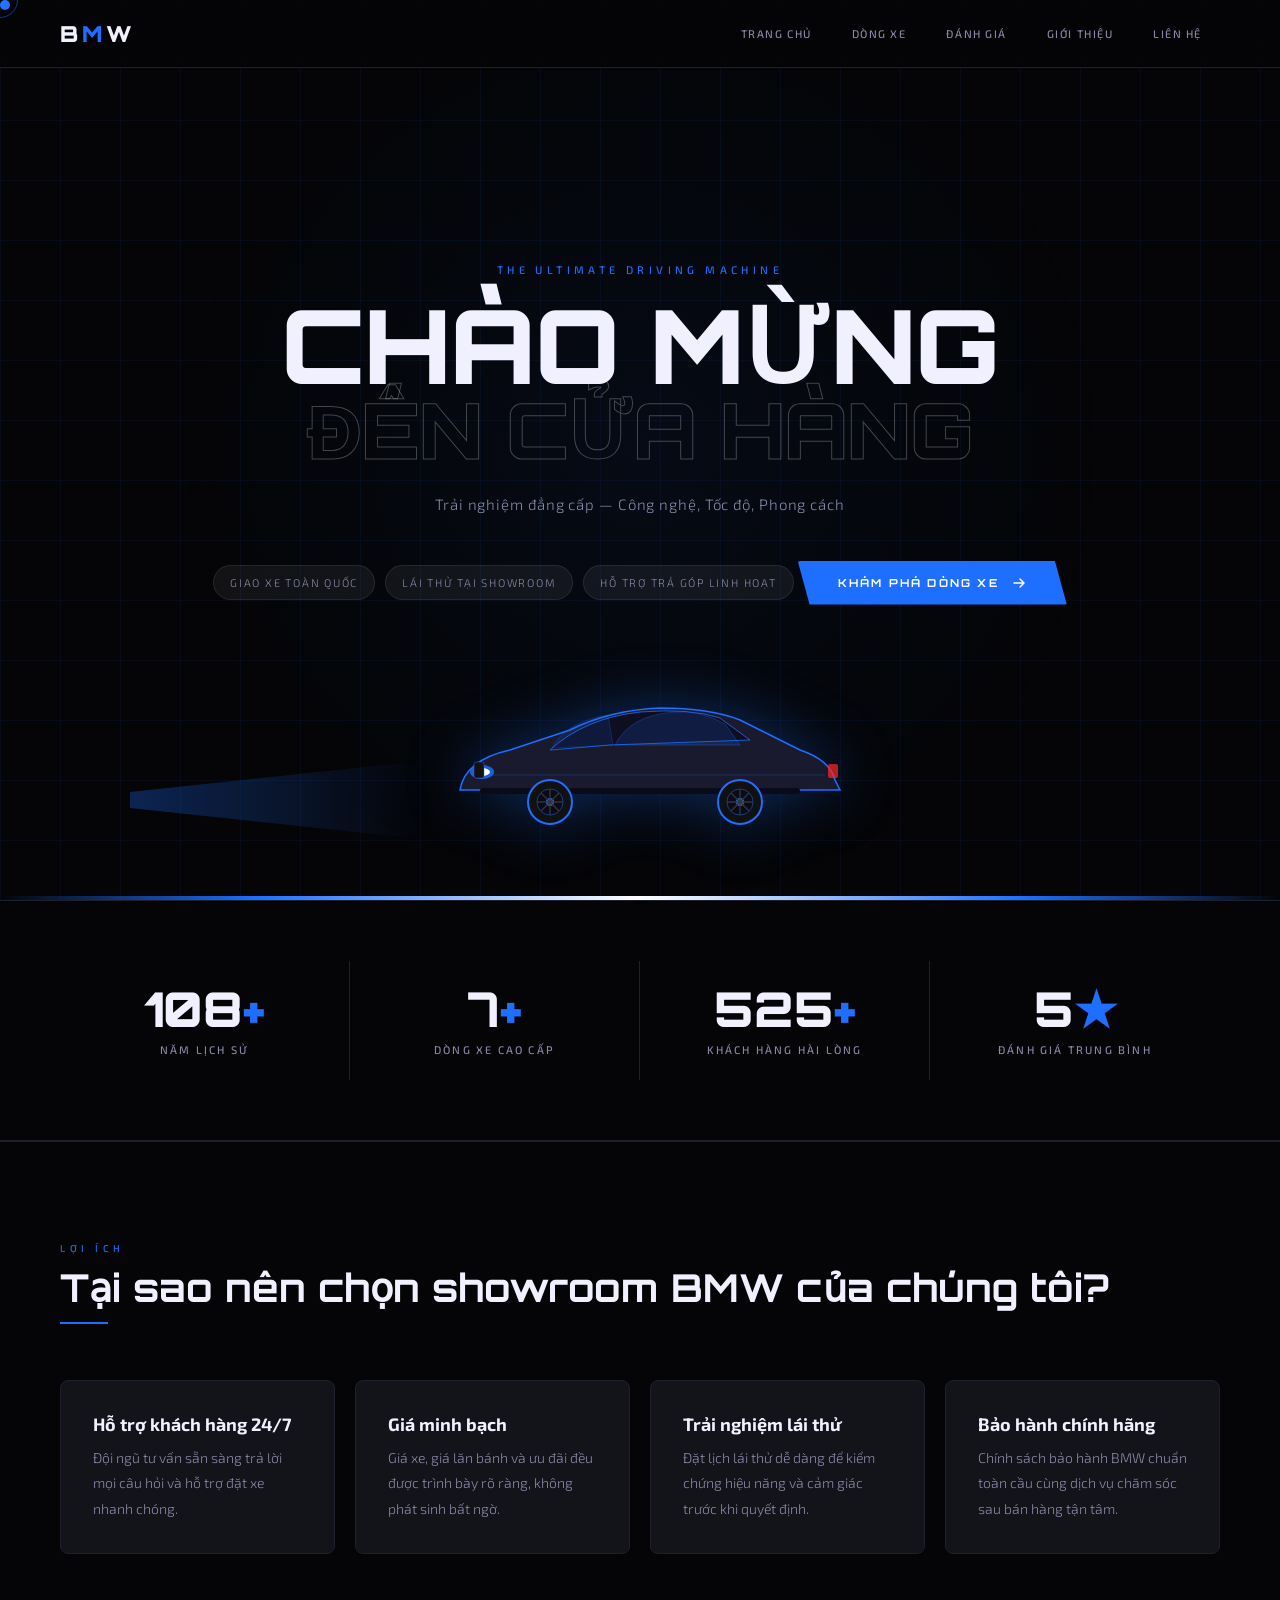
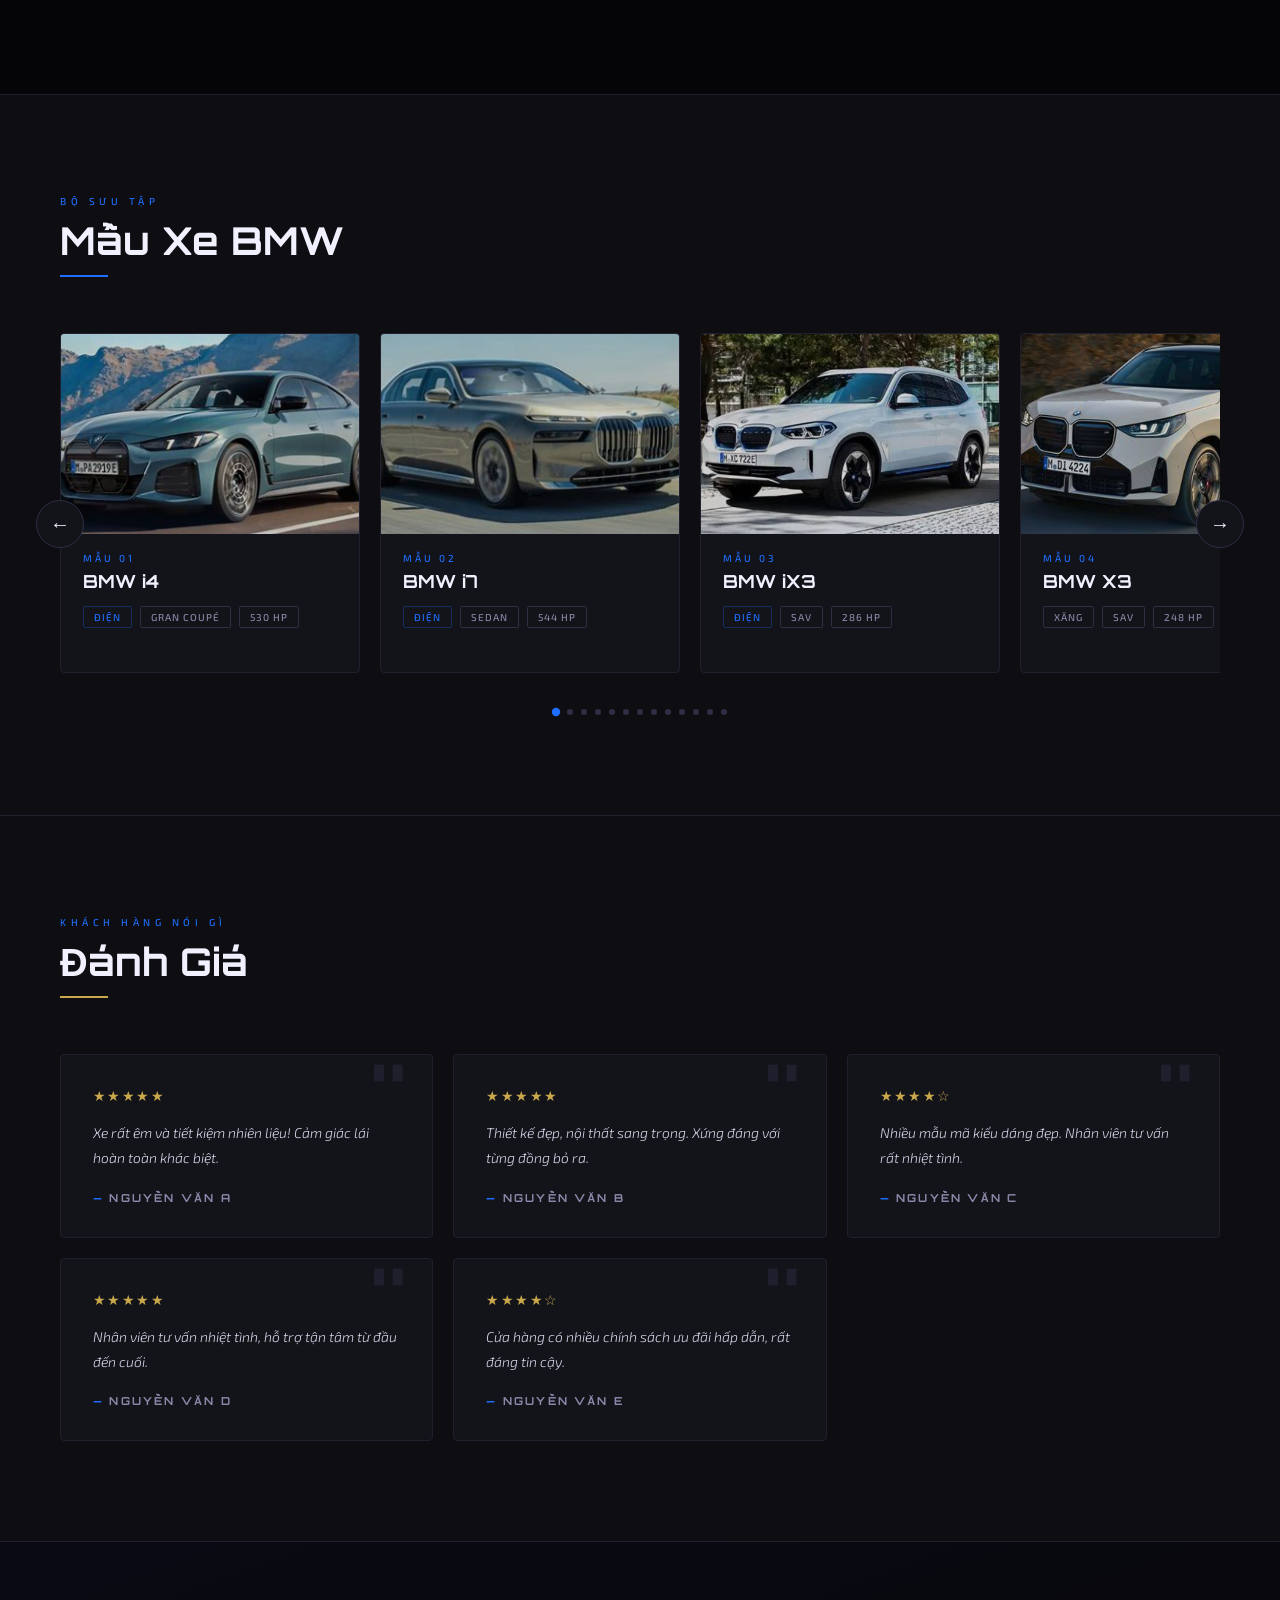
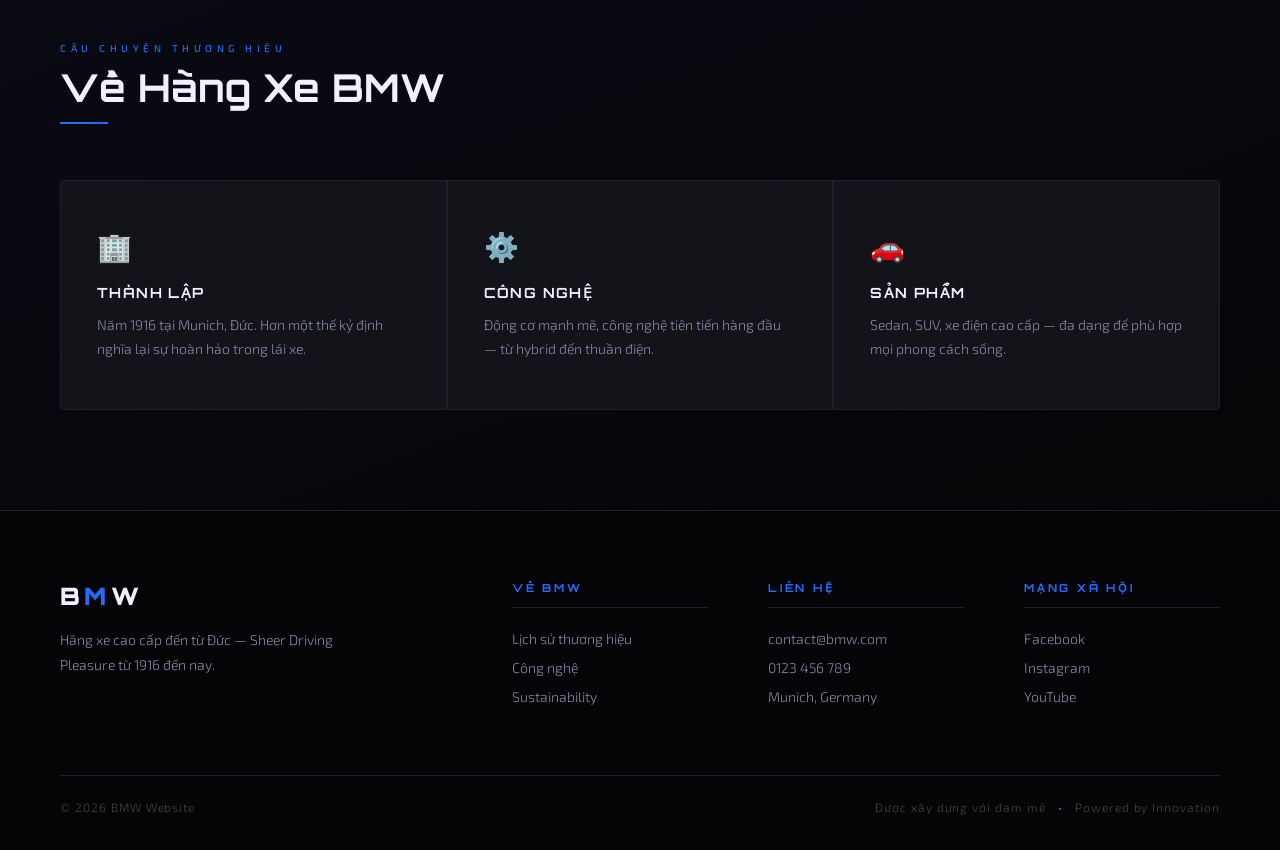
==== commit 9007af00: "update project" ====
--- a/index.html
+++ b/index.html
@@ -1,15 +1,19 @@
 <!DOCTYPE html>
 <html lang="vi">
+
 <head>
   <meta charset="UTF-8" />
   <meta name="viewport" content="width=device-width, initial-scale=1.0" />
-  <meta name="description" content="Cửa hàng BMW cao cấp – Trải nghiệm đẳng cấp Đức Quốc" />
+  <meta name="description" content="Cửa hàng BMW cao cấp – Trải nghiệm đẳng cấp " />
   <title>BMW – The Ultimate Driving Machine</title>
   <link rel="preconnect" href="https://fonts.googleapis.com" />
   <link rel="preconnect" href="https://fonts.gstatic.com" crossorigin />
-  <link href="https://fonts.googleapis.com/css2?family=Orbitron:wght@400;700;900&family=Exo+2:wght@300;400;500&display=swap" rel="stylesheet" />
+  <link
+    href="https://fonts.googleapis.com/css2?family=Orbitron:wght@400;700;900&family=Exo+2:wght@300;400;500&display=swap"
+    rel="stylesheet" />
   <link rel="stylesheet" href="css/style.css" />
 </head>
+
 <body>
 
   <!-- Custom cursor -->
@@ -18,13 +22,13 @@
 
   <!-- NAV -->
   <nav>
-    <a href="#" class="nav-logo">B<span>M</span>W</a>
+    <a href="index.html" class="nav-logo">B<span>M</span>W</a>
     <ul>
-      <li><a href="#hero">Trang chủ</a></li>
-      <li><a href="#models">Dòng xe</a></li>
-      <li><a href="#reviews">Đánh giá</a></li>
-      <li><a href="#about">Giới thiệu</a></li>
-      <li><a href="#footer">Liên hệ</a></li>
+      <li><a href="index.html">Trang chủ</a></li>
+      <li><a href="models.html">Dòng xe</a></li>
+      <li><a href="reviews.html">Đánh giá</a></li>
+      <li><a href="about.html">Giới thiệu</a></li>
+      <li><a href="contact.html">Liên hệ</a></li>
     </ul>
   </nav>
 
@@ -36,36 +40,36 @@
     <div class="headlight-beam"></div>
     <svg class="hero-car" viewBox="0 0 420 160" fill="none" xmlns="http://www.w3.org/2000/svg">
       <path d="M30 110 Q35 80 80 70 L140 50 Q180 30 230 28 Q280 28 310 40 L370 70 Q400 80 405 100 L410 110 Z"
-            fill="#1a1a2e" stroke="#1e6fff" stroke-width="1.5"/>
-      <path d="M120 70 Q155 38 210 32 Q260 28 290 38 L320 60 L180 65 Z"
-            fill="#0e0e20" stroke="#1e6fff" stroke-width="0.8"/>
-      <path d="M185 65 Q200 35 245 32 Q270 30 295 44 L310 65 Z"
-            fill="rgba(30,111,255,0.15)" stroke="rgba(30,111,255,0.4)" stroke-width="0.8"/>
-      <path d="M122 68 Q135 42 178 35 L183 65 Z"
-            fill="rgba(30,111,255,0.12)" stroke="rgba(30,111,255,0.3)" stroke-width="0.8"/>
-      <rect x="50" y="108" width="320" height="6" rx="3" fill="#0a0a18"/>
+        fill="#1a1a2e" stroke="#1e6fff" stroke-width="1.5" />
+      <path d="M120 70 Q155 38 210 32 Q260 28 290 38 L320 60 L180 65 Z" fill="#0e0e20" stroke="#1e6fff"
+        stroke-width="0.8" />
+      <path d="M185 65 Q200 35 245 32 Q270 30 295 44 L310 65 Z" fill="rgba(30,111,255,0.15)"
+        stroke="rgba(30,111,255,0.4)" stroke-width="0.8" />
+      <path d="M122 68 Q135 42 178 35 L183 65 Z" fill="rgba(30,111,255,0.12)" stroke="rgba(30,111,255,0.3)"
+        stroke-width="0.8" />
+      <rect x="50" y="108" width="320" height="6" rx="3" fill="#0a0a18" />
       <!-- Front wheel -->
-      <circle class="wheel" cx="120" cy="122" r="22" fill="#111" stroke="#1e6fff" stroke-width="2"/>
-      <circle cx="120" cy="122" r="13" fill="#0a0a18" stroke="rgba(30,111,255,0.5)" stroke-width="1"/>
-      <circle cx="120" cy="122" r="4" fill="#1e6fff"/>
-      <line x1="120" y1="109" x2="120" y2="135" stroke="#333" stroke-width="1.5"/>
-      <line x1="107" y1="122" x2="133" y2="122" stroke="#333" stroke-width="1.5"/>
-      <line x1="111" y1="113" x2="129" y2="131" stroke="#333" stroke-width="1.5"/>
-      <line x1="129" y1="113" x2="111" y2="131" stroke="#333" stroke-width="1.5"/>
+      <circle class="wheel" cx="120" cy="122" r="22" fill="#111" stroke="#1e6fff" stroke-width="2" />
+      <circle cx="120" cy="122" r="13" fill="#0a0a18" stroke="rgba(30,111,255,0.5)" stroke-width="1" />
+      <circle cx="120" cy="122" r="4" fill="#1e6fff" />
+      <line x1="120" y1="109" x2="120" y2="135" stroke="#333" stroke-width="1.5" />
+      <line x1="107" y1="122" x2="133" y2="122" stroke="#333" stroke-width="1.5" />
+      <line x1="111" y1="113" x2="129" y2="131" stroke="#333" stroke-width="1.5" />
+      <line x1="129" y1="113" x2="111" y2="131" stroke="#333" stroke-width="1.5" />
       <!-- Rear wheel -->
-      <circle class="wheel" cx="310" cy="122" r="22" fill="#111" stroke="#1e6fff" stroke-width="2"/>
-      <circle cx="310" cy="122" r="13" fill="#0a0a18" stroke="rgba(30,111,255,0.5)" stroke-width="1"/>
-      <circle cx="310" cy="122" r="4" fill="#1e6fff"/>
-      <line x1="310" y1="109" x2="310" y2="135" stroke="#333" stroke-width="1.5"/>
-      <line x1="297" y1="122" x2="323" y2="122" stroke="#333" stroke-width="1.5"/>
-      <line x1="301" y1="113" x2="319" y2="131" stroke="#333" stroke-width="1.5"/>
-      <line x1="319" y1="113" x2="301" y2="131" stroke="#333" stroke-width="1.5"/>
+      <circle class="wheel" cx="310" cy="122" r="22" fill="#111" stroke="#1e6fff" stroke-width="2" />
+      <circle cx="310" cy="122" r="13" fill="#0a0a18" stroke="rgba(30,111,255,0.5)" stroke-width="1" />
+      <circle cx="310" cy="122" r="4" fill="#1e6fff" />
+      <line x1="310" y1="109" x2="310" y2="135" stroke="#333" stroke-width="1.5" />
+      <line x1="297" y1="122" x2="323" y2="122" stroke="#333" stroke-width="1.5" />
+      <line x1="301" y1="113" x2="319" y2="131" stroke="#333" stroke-width="1.5" />
+      <line x1="319" y1="113" x2="301" y2="131" stroke="#333" stroke-width="1.5" />
       <!-- Lights -->
-      <ellipse cx="52" cy="92" rx="12" ry="7" fill="rgba(30,111,255,0.8)"/>
-      <ellipse cx="52" cy="92" rx="8" ry="4" fill="#fff"/>
-      <rect x="398" y="84" width="10" height="14" rx="2" fill="rgba(255,40,40,0.7)"/>
-      <line x1="60" y1="95" x2="395" y2="95" stroke="rgba(30,111,255,0.3)" stroke-width="0.8"/>
-      <rect x="44" y="82" width="10" height="16" rx="2" fill="#111" stroke="rgba(30,111,255,0.6)" stroke-width="0.8"/>
+      <ellipse cx="52" cy="92" rx="12" ry="7" fill="rgba(30,111,255,0.8)" />
+      <ellipse cx="52" cy="92" rx="8" ry="4" fill="#fff" />
+      <rect x="398" y="84" width="10" height="14" rx="2" fill="rgba(255,40,40,0.7)" />
+      <line x1="60" y1="95" x2="395" y2="95" stroke="rgba(30,111,255,0.3)" stroke-width="0.8" />
+      <rect x="44" y="82" width="10" height="16" rx="2" fill="#111" stroke="rgba(30,111,255,0.6)" stroke-width="0.8" />
     </svg>
 
     <div class="hero-road"></div>
@@ -76,11 +80,17 @@
         CHÀO MỪNG
         <span class="line2">ĐẾN CỬA HÀNG</span>
       </h1>
-      <p class="hero-sub">Trải nghiệm đẳng cấp Đức Quốc — Công nghệ, Tốc độ, Phong cách</p>
-      <a href="#models" class="hero-cta">
+      <p class="hero-sub">Trải nghiệm đẳng cấp — Công nghệ, Tốc độ, Phong cách</p>
+      <div class="hero-badges">
+        <span>Giao xe toàn quốc</span>
+        <span>Lái thử tại showroom</span>
+        <span>Hỗ trợ trả góp linh hoạt</span>
+      </div>
+      <a href="models.html" class="hero-cta">
         Khám phá dòng xe
         <svg viewBox="0 0 16 16" fill="none">
-          <path d="M3 8h10M9 4l4 4-4 4" stroke="#fff" stroke-width="1.5" stroke-linecap="round" stroke-linejoin="round"/>
+          <path d="M3 8h10M9 4l4 4-4 4" stroke="#fff" stroke-width="1.5" stroke-linecap="round"
+            stroke-linejoin="round" />
         </svg>
       </a>
     </div>
@@ -108,126 +118,301 @@
     </div>
   </div>
 
+  <section id="why">
+    <span class="section-label reveal">Lợi ích</span>
+    <h2 class="section-title reveal">Tại sao nên chọn showroom BMW của chúng tôi?</h2>
+    <div class="section-divider reveal"></div>
+
+    <div class="feature-grid">
+      <article class="feature-card reveal">
+        <h3>Hỗ trợ khách hàng 24/7</h3>
+        <p>Đội ngũ tư vấn sẵn sàng trả lời mọi câu hỏi và hỗ trợ đặt xe nhanh chóng.</p>
+      </article>
+      <article class="feature-card reveal">
+        <h3>Giá minh bạch</h3>
+        <p>Giá xe, giá lăn bánh và ưu đãi đều được trình bày rõ ràng, không phát sinh bất ngờ.</p>
+      </article>
+      <article class="feature-card reveal">
+        <h3>Trải nghiệm lái thử</h3>
+        <p>Đặt lịch lái thử dễ dàng để kiểm chứng hiệu năng và cảm giác trước khi quyết định.</p>
+      </article>
+      <article class="feature-card reveal">
+        <h3>Bảo hành chính hãng</h3>
+        <p>Chính sách bảo hành BMW chuẩn toàn cầu cùng dịch vụ chăm sóc sau bán hàng tận tâm.</p>
+      </article>
+    </div>
+  </section>
+
   <!-- MODELS -->
   <section id="models">
     <span class="section-label reveal">Bộ sưu tập</span>
     <h2 class="section-title reveal">Mẫu Xe BMW</h2>
     <div class="section-divider reveal"></div>
 
-    <div class="car-grid">
-      <article class="car-card">
-        <div class="car-img-wrap">
-          <img src="images/BMW-i4.png" alt="BMW i4" loading="lazy" />
-          <div class="reflection"></div>
-        </div>
-        <div class="car-info">
-          <p class="car-num">Mẫu 01</p>
-          <h3 class="car-name">BMW i4</h3>
-          <div class="car-tags">
-            <span class="car-tag electric">Điện</span>
-            <span class="car-tag">Gran Coupé</span>
-            <span class="car-tag">530 HP</span>
-          </div>
-        </div>
-      </article>
-
-      <article class="car-card">
-        <div class="car-img-wrap">
-          <img src="images/BMW-i7.png" alt="BMW i7" loading="lazy" />
-          <div class="reflection"></div>
-        </div>
-        <div class="car-info">
-          <p class="car-num">Mẫu 02</p>
-          <h3 class="car-name">BMW i7</h3>
-          <div class="car-tags">
-            <span class="car-tag electric">Điện</span>
-            <span class="car-tag">Sedan</span>
-            <span class="car-tag">544 HP</span>
-          </div>
-        </div>
-      </article>
-
-      <article class="car-card">
-        <div class="car-img-wrap">
-          <img src="images/BMW-iX3.png" alt="BMW iX3" loading="lazy" />
-          <div class="reflection"></div>
-        </div>
-        <div class="car-info">
-          <p class="car-num">Mẫu 03</p>
-          <h3 class="car-name">BMW iX3</h3>
-          <div class="car-tags">
-            <span class="car-tag electric">Điện</span>
-            <span class="car-tag">SAV</span>
-            <span class="car-tag">286 HP</span>
-          </div>
-        </div>
-      </article>
-
-      <article class="car-card">
-        <div class="car-img-wrap">
-          <img src="images/BMW-X3.png" alt="BMW X3" loading="lazy" />
-          <div class="reflection"></div>
-        </div>
-        <div class="car-info">
-          <p class="car-num">Mẫu 04</p>
-          <h3 class="car-name">BMW X3</h3>
-          <div class="car-tags">
-            <span class="car-tag">Xăng</span>
-            <span class="car-tag">SAV</span>
-            <span class="car-tag">248 HP</span>
-          </div>
-        </div>
-      </article>
-
-      <article class="car-card">
-        <div class="car-img-wrap">
-          <img src="images/BMW-X4.png" alt="BMW X4" loading="lazy" />
-          <div class="reflection"></div>
-        </div>
-        <div class="car-info">
-          <p class="car-num">Mẫu 05</p>
-          <h3 class="car-name">BMW X4</h3>
-          <div class="car-tags">
-            <span class="car-tag">Xăng</span>
-            <span class="car-tag">SAC</span>
-            <span class="car-tag">248 HP</span>
-          </div>
-        </div>
-      </article>
-
-      <article class="car-card">
-        <div class="car-img-wrap">
-          <img src="images/BMW-X5.png" alt="BMW X5" loading="lazy" />
-          <div class="reflection"></div>
-        </div>
-        <div class="car-info">
-          <p class="car-num">Mẫu 06</p>
-          <h3 class="car-name">BMW X5</h3>
-          <div class="car-tags">
-            <span class="car-tag">Hybrid</span>
-            <span class="car-tag">SAV</span>
-            <span class="car-tag">394 HP</span>
-          </div>
-        </div>
-      </article>
-
-      <article class="car-card">
-        <div class="car-img-wrap">
-          <img src="images/BMW-X6.png" alt="BMW X6" loading="lazy" />
-          <div class="reflection"></div>
-        </div>
-        <div class="car-info">
-          <p class="car-num">Mẫu 07</p>
-          <h3 class="car-name">BMW X6</h3>
-          <div class="car-tags">
-            <span class="car-tag">Xăng</span>
-            <span class="car-tag">SAC</span>
-            <span class="car-tag">340 HP</span>
-          </div>
-        </div>
-      </article>
+    <div class="carousel-wrapper">
+      <button class="carousel-btn prev" onclick="scrollCarousel(this, -1)" aria-label="Trước">&#8592;</button>
+      <div class="car-carousel">
+        <!-- Các mẫu xe trưng bày -->
+
+        <!-- Xe số 1: BMW i4 -->
+        <article class="car-card">
+          <div class="car-img-wrap">
+            <img src="images/BMW-i4.png" alt="BMW i4" loading="lazy" />
+            <div class="reflection"></div>
+          </div>
+          <div class="car-info">
+            <p class="car-num">Mẫu 01</p>
+            <h3 class="car-name">BMW i4</h3>
+            <div class="car-tags">
+              <span class="car-tag electric">Điện</span>
+              <span class="car-tag">Gran Coupé</span>
+              <span class="car-tag">530 HP</span>
+            </div>
+          </div>
+        </article>
+
+        <!-- Xe số 2: BMW i7 -->
+        <article class="car-card">
+          <div class="car-img-wrap">
+            <img src="images/BMW-i7.png" alt="BMW i7" loading="lazy" />
+            <div class="reflection"></div>
+          </div>
+          <div class="car-info">
+            <p class="car-num">Mẫu 02</p>
+            <h3 class="car-name">BMW i7</h3>
+            <div class="car-tags">
+              <span class="car-tag electric">Điện</span>
+              <span class="car-tag">Sedan</span>
+              <span class="car-tag">544 HP</span>
+            </div>
+          </div>
+        </article>
+
+        <!-- Xe số 3: BMW iX3 -->
+        <article class="car-card">
+          <div class="car-img-wrap">
+            <img src="images/BMW-iX3.png" alt="BMW iX3" loading="lazy" />
+            <div class="reflection"></div>
+          </div>
+          <div class="car-info">
+            <p class="car-num">Mẫu 03</p>
+            <h3 class="car-name">BMW iX3</h3>
+            <div class="car-tags">
+              <span class="car-tag electric">Điện</span>
+              <span class="car-tag">SAV</span>
+              <span class="car-tag">286 HP</span>
+            </div>
+          </div>
+        </article>
+
+        <!-- Xe số 4: BMW X3 -->
+        <article class="car-card">
+          <div class="car-img-wrap">
+            <img src="images/BMW-X3.png" alt="BMW X3" loading="lazy" />
+            <div class="reflection"></div>
+          </div>
+          <div class="car-info">
+            <p class="car-num">Mẫu 04</p>
+            <h3 class="car-name">BMW X3</h3>
+            <div class="car-tags">
+              <span class="car-tag">Xăng</span>
+              <span class="car-tag">SAV</span>
+              <span class="car-tag">248 HP</span>
+            </div>
+          </div>
+        </article>
+
+        <!-- Xe số 5: BMW X4 -->
+        <article class="car-card">
+          <div class="car-img-wrap">
+            <img src="images/BMW-X4.png" alt="BMW X4" loading="lazy" />
+            <div class="reflection"></div>
+          </div>
+          <div class="car-info">
+            <p class="car-num">Mẫu 05</p>
+            <h3 class="car-name">BMW X4</h3>
+            <div class="car-tags">
+              <span class="car-tag">Xăng</span>
+              <span class="car-tag">SAC</span>
+              <span class="car-tag">248 HP</span>
+            </div>
+          </div>
+        </article>
+
+        <!-- Xe số 6: BMW X5 -->
+        <article class="car-card">
+          <div class="car-img-wrap">
+            <img src="images/BMW-X5.png" alt="BMW X5" loading="lazy" />
+            <div class="reflection"></div>
+          </div>
+          <div class="car-info">
+            <p class="car-num">Mẫu 06</p>
+            <h3 class="car-name">BMW X5</h3>
+            <div class="car-tags">
+              <span class="car-tag">Hybrid</span>
+              <span class="car-tag">SAV</span>
+              <span class="car-tag">394 HP</span>
+            </div>
+          </div>
+        </article>
+
+        <!-- Xe số 7: BMW X6 -->
+        <article class="car-card">
+          <div class="car-img-wrap">
+            <img src="images/BMW-X6.png" alt="BMW X6" loading="lazy" />
+            <div class="reflection"></div>
+          </div>
+          <div class="car-info">
+            <p class="car-num">Mẫu 07</p>
+            <h3 class="car-name">BMW X6</h3>
+            <div class="car-tags">
+              <span class="car-tag">Xăng</span>
+              <span class="car-tag">SAC</span>
+              <span class="car-tag">340 HP</span>
+            </div>
+          </div>
+        </article>
+        <!-- Xe số 8: BMW 4 Series Gran Coupe -->
+        <article class="car-card">
+          <div class="car-img-wrap">
+            <img src="images/BMW-4Series-GranCoupe.png" alt="BMW 4 Series Gran Coupe" loading="lazy" />
+            <div class="reflection"></div>
+          </div>
+          <div class="car-info">
+            <p class="car-num">Mẫu 08</p>
+            <h3 class="car-name">BMW 4 Series Gran Coupe</h3>
+            <div class="car-tags">
+              <span class="car-tag">Xăng</span>
+              <span class="car-tag">Coupe</span>
+              <span class="car-tag">255 HP</span>
+            </div>
+          </div>
+        </article>
+
+        <!-- Xe số 9: BMW 4 Series -->
+        <article class="car-card">
+          <div class="car-img-wrap">
+            <img src="images/BMW-4Series.png" alt="BMW 4 Series" loading="lazy" />
+            <div class="reflection"></div>
+          </div>
+          <div class="car-info">
+            <p class="car-num">Mẫu 09</p>
+            <h3 class="car-name">BMW 4 Series</h3>
+            <div class="car-tags">
+              <span class="car-tag">Xăng</span>
+              <span class="car-tag">Coupe</span>
+              <span class="car-tag">255 HP</span>
+            </div>
+          </div>
+        </article>
+
+        <!-- Xe số 10: BMW 5 Series -->
+        <article class="car-card">
+          <div class="car-img-wrap">
+            <img src="images/BMW-5Series.png" alt="BMW 5 Series" loading="lazy" />
+            <div class="reflection"></div>
+          </div>
+          <div class="car-info">
+            <p class="car-num">Mẫu 10</p>
+            <h3 class="car-name">BMW 5 Series</h3>
+            <div class="car-tags">
+              <span class="car-tag">Hybrid</span>
+              <span class="car-tag">Sedan</span>
+              <span class="car-tag">295 HP</span>
+            </div>
+          </div>
+        </article>
+
+        <!-- Xe số 11: BMW 7 Series -->
+        <article class="car-card">
+          <div class="car-img-wrap">
+            <img src="images/BMW-7Series.png" alt="BMW 7 Series" loading="lazy" />
+            <div class="reflection"></div>
+          </div>
+          <div class="car-info">
+            <p class="car-num">Mẫu 11</p>
+            <h3 class="car-name">BMW 7 Series</h3>
+            <div class="car-tags">
+              <span class="car-tag">Hybrid</span>
+              <span class="car-tag">Luxury</span>
+              <span class="car-tag">536 HP</span>
+            </div>
+          </div>
+        </article>
+
+        <!-- Xe số 12: BMW 8 Series Gran Coupe -->
+        <article class="car-card">
+          <div class="car-img-wrap">
+            <img src="images/BMW-8Series-GranCoupe.png" alt="BMW 8 Series Gran Coupe" loading="lazy" />
+            <div class="reflection"></div>
+          </div>
+          <div class="car-info">
+            <p class="car-num">Mẫu 12</p>
+            <h3 class="car-name">BMW 8 Series Gran Coupe</h3>
+            <div class="car-tags">
+              <span class="car-tag">Xăng</span>
+              <span class="car-tag">Luxury</span>
+              <span class="car-tag">523 HP</span>
+            </div>
+          </div>
+        </article>
+
+        <!-- Xe số 13: BMW XM -->
+        <article class="car-card">
+          <div class="car-img-wrap">
+            <img src="images/BMW-XM.png" alt="BMW XM" loading="lazy" />
+            <div class="reflection"></div>
+          </div>
+          <div class="car-info">
+            <p class="car-num">Mẫu 13</p>
+            <h3 class="car-name">BMW XM</h3>
+            <div class="car-tags">
+              <span class="car-tag">Hybrid</span>
+              <span class="car-tag">Performance</span>
+              <span class="car-tag">644 HP</span>
+            </div>
+          </div>
+        </article>
+
+        <!-- Xe số 14: BMW Z4 -->
+        <article class="car-card">
+          <div class="car-img-wrap">
+            <img src="images/BMW-Z4.png" alt="BMW Z4" loading="lazy" />
+            <div class="reflection"></div>
+          </div>
+          <div class="car-info">
+            <p class="car-num">Mẫu 14</p>
+            <h3 class="car-name">BMW Z4</h3>
+            <div class="car-tags">
+              <span class="car-tag">Xăng</span>
+              <span class="car-tag">Roadster</span>
+              <span class="car-tag">382 HP</span>
+            </div>
+          </div>
+        </article>
+
+        <!-- Xe số 15: BMW 3 Series -->
+        <article class="car-card">
+          <div class="car-img-wrap">
+            <img src="images/BMW-3Series.png" alt="BMW 3 Series" loading="lazy" />
+            <div class="reflection"></div>
+          </div>
+          <div class="car-info">
+            <p class="car-num">Mẫu 15</p>
+            <h3 class="car-name">BMW 3 Series</h3>
+            <div class="car-tags">
+              <span class="car-tag">Xăng</span>
+              <span class="car-tag">Sedan</span>
+              <span class="car-tag">255 HP</span>
+            </div>
+          </div>
+        </article>
+      </div>
+      <button class="carousel-btn next" onclick="scrollCarousel(this, 1)" aria-label="Tiếp">&#8594;</button>
+      <div class="carousel-dots" id="carouselDots"></div>
     </div>
   </section>
+
 
   <!-- REVIEWS -->
   <section id="reviews">
@@ -329,4 +514,5 @@
 
   <script src="js/main.js"></script>
 </body>
-</html>
+
+</html>
--- a/css/style.css
+++ b/css/style.css
@@ -167,6 +167,8 @@
     justify-content: center;
     overflow: hidden;
     padding-top: 68px;
+    background: radial-gradient(circle at center, rgba(30, 111, 255, 0.06), transparent 60%), url('../assets/hero-bg.jpg') center/cover no-repeat;
+    background-blend-mode: overlay;
 }
 
 .hero-grid {
@@ -307,6 +309,68 @@
         left: calc(50% - 510px);
         opacity: 0.6;
     }
+}
+
+.hero-badges {
+    display: inline-flex;
+    flex-wrap: wrap;
+    gap: 10px;
+    justify-content: center;
+    margin-top: 24px;
+}
+
+.hero-badges span {
+    display: inline-flex;
+    align-items: center;
+    justify-content: center;
+    padding: 10px 16px;
+    border-radius: 999px;
+    background: rgba(255, 255, 255, 0.06);
+    border: 1px solid rgba(255, 255, 255, 0.08);
+    color: var(--silver);
+    font-size: 11px;
+    letter-spacing: 0.16em;
+    text-transform: uppercase;
+}
+
+#why {
+    background: var(--black);
+    border-top: 1px solid var(--border);
+}
+
+.feature-grid {
+    display: grid;
+    grid-template-columns: repeat(auto-fit, minmax(240px, 1fr));
+    gap: 20px;
+    max-width: 1200px;
+    margin: 0 auto 40px;
+}
+
+.feature-card {
+    background: var(--card);
+    border: 1px solid var(--border);
+    border-radius: 8px;
+    padding: 32px;
+    min-height: 170px;
+    transition: transform var(--speed), border-color var(--speed), box-shadow var(--speed);
+}
+
+.feature-card:hover {
+    transform: translateY(-6px);
+    border-color: rgba(30, 111, 255, 0.35);
+    box-shadow: 0 18px 40px rgba(0, 0, 0, 0.16);
+}
+
+.feature-card h3 {
+    margin-bottom: 10px;
+    color: var(--white);
+    font-size: 18px;
+}
+
+.feature-card p {
+    color: var(--silver);
+    line-height: 1.8;
+    font-size: 14px;
 }
 
 @keyframes fadeUp {
@@ -492,7 +556,85 @@
     max-width: 1400px;
     margin: 0 auto;
 }
-
+/* ── CAROUSEL ── */
+.carousel-wrapper {
+    position: relative;
+    max-width: 1400px;
+    margin: 0 auto;
+}
+
+.car-carousel {
+    display: flex;
+    gap: 20px;
+    overflow-x: auto;
+    scroll-behavior: smooth;
+    scrollbar-width: none;
+    -ms-overflow-style: none;
+    padding-bottom: 12px;
+}
+
+.car-carousel::-webkit-scrollbar {
+    display: none;
+}
+
+.car-carousel .car-card {
+    flex: 0 0 300px;
+    min-width: 300px;
+}
+
+.carousel-btn {
+    position: absolute;
+    top: 50%;
+    transform: translateY(-50%);
+    z-index: 10;
+    background: var(--card);
+    border: 1px solid var(--border2);
+    color: var(--white);
+    width: 48px;
+    height: 48px;
+    border-radius: 50%;
+    display: flex;
+    align-items: center;
+    justify-content: center;
+    cursor: pointer;
+    transition: background var(--speed), border-color var(--speed), box-shadow var(--speed);
+    font-size: 20px;
+}
+
+.carousel-btn:hover {
+    background: var(--blue);
+    border-color: var(--blue);
+    box-shadow: 0 0 20px var(--blue-glow);
+}
+
+.carousel-btn.prev { left: -24px; }
+.carousel-btn.next { right: -24px; }
+
+.carousel-dots {
+    display: flex;
+    justify-content: center;
+    gap: 8px;
+    margin-top: 24px;
+}
+
+.carousel-dot {
+    width: 6px;
+    height: 6px;
+    border-radius: 50%;
+    background: var(--border2);
+    cursor: pointer;
+    transition: background var(--speed), transform var(--speed);
+}
+
+.carousel-dot.active {
+    background: var(--blue);
+    transform: scale(1.4);
+}
+
+@media (max-width: 680px) {
+    .carousel-btn { display: none; }
+    .car-carousel .car-card { flex: 0 0 260px; min-width: 260px; }
+}
 .car-card {
     position: relative;
     background: var(--card);
@@ -719,6 +861,240 @@
     color: var(--blue);
 }
 
+.customer-grid {
+    display: grid;
+    grid-template-columns: repeat(auto-fit, minmax(120px, 1fr));
+    gap: 18px;
+    max-width: 1200px;
+    margin: 40px auto 0;
+}
+
+.customer-card {
+    background: var(--card);
+    border: 1px solid var(--border);
+    border-radius: 4px;
+    padding: 22px 16px;
+    text-align: center;
+}
+
+.customer-avatar {
+    width: 64px;
+    height: 64px;
+    border-radius: 50%;
+    margin: 0 auto 14px;
+    background: var(--border2);
+    display: flex;
+    align-items: center;
+    justify-content: center;
+    color: var(--silver);
+    font-weight: 700;
+    font-size: 16px;
+}
+
+.customer-name {
+    color: var(--light);
+    font-size: 13px;
+    line-height: 1.5;
+}
+
+/* ── PAGE INFO ── */
+.page-hero {
+    padding: 100px 60px 56px;
+    background: radial-gradient(circle at top, rgba(30, 111, 255, 0.08), transparent 45%), var(--black);
+}
+
+.page-hero .page-intro {
+    max-width: 850px;
+    margin: 0 auto;
+    text-align: center;
+}
+
+.page-hero .page-intro h1 {
+    margin-bottom: 16px;
+}
+
+.page-intro p {
+    color: var(--silver);
+    line-height: 1.8;
+    max-width: 760px;
+    margin: 0 auto 28px;
+}
+
+.info-grid,
+.contact-grid,
+.gallery-grid,
+.faq-list {
+    display: grid;
+    gap: 24px;
+    max-width: 1200px;
+    margin: 0 auto;
+}
+
+.info-card,
+.contact-card,
+.faq-item,
+.review-card {
+    background: var(--card);
+    border: 1px solid var(--border);
+    border-radius: 4px;
+}
+
+.info-card {
+    padding: 28px;
+}
+
+.info-card h3,
+.contact-card h3,
+.faq-item summary {
+    font-family: 'Orbitron', sans-serif;
+    font-size: 14px;
+    font-weight: 700;
+    color: var(--white);
+    letter-spacing: 0.1em;
+    text-transform: uppercase;
+    margin-bottom: 14px;
+}
+
+.info-card p,
+.contact-card p,
+.faq-item p,
+.feature-line,
+.faq-answer {
+    color: var(--silver);
+    line-height: 1.8;
+    font-size: 14px;
+}
+
+.feature-line {
+    display: inline-block;
+    margin-bottom: 10px;
+}
+
+.gallery-grid {
+    grid-template-columns: repeat(auto-fit, minmax(260px, 1fr));
+}
+
+.gallery-item {
+    position: relative;
+    overflow: hidden;
+    border-radius: 4px;
+    min-height: 260px;
+    background-size: cover;
+    background-position: center;
+}
+
+.gallery-item::after {
+    content: '';
+    position: absolute;
+    inset: 0;
+    background: linear-gradient(180deg, transparent 35%, rgba(0, 0, 0, 0.45));
+}
+
+.gallery-caption {
+    position: absolute;
+    left: 20px;
+    bottom: 20px;
+    color: #fff;
+    font-weight: 700;
+    z-index: 1;
+}
+
+.car-details {
+    margin-top: 18px;
+    display: grid;
+    gap: 8px;
+    color: var(--silver);
+    font-size: 13px;
+}
+
+.car-details span {
+    display: block;
+}
+
+.details summary {
+    list-style: none;
+    cursor: pointer;
+    padding: 22px 26px;
+    display: flex;
+    justify-content: space-between;
+    align-items: center;
+    border-top: 1px solid var(--border);
+}
+
+.details summary::-webkit-details-marker {
+    display: none;
+}
+
+.details summary:after {
+    content: '+';
+    font-size: 18px;
+    color: var(--blue);
+}
+
+.details[open] summary:after {
+    content: '-';
+}
+
+.details p {
+    padding: 0 26px 22px;
+    margin: 0;
+}
+
+.contact-card {
+    padding: 28px;
+}
+
+.contact-card strong {
+    color: var(--white);
+}
+
+.social-links {
+    display: flex;
+    flex-wrap: wrap;
+    gap: 14px;
+    margin-top: 12px;
+}
+
+.social-links a {
+    display: inline-flex;
+    align-items: center;
+    gap: 10px;
+    background: rgba(30, 111, 255, 0.1);
+    border: 1px solid rgba(30, 111, 255, 0.16);
+    border-radius: 999px;
+    padding: 10px 18px;
+    color: var(--silver);
+    text-decoration: none;
+    transition: background var(--speed), color var(--speed);
+}
+
+.social-links a:hover {
+    color: var(--white);
+    background: rgba(30, 111, 255, 0.2);
+}
+
+@media (max-width: 1024px) {
+
+    .info-grid,
+    .contact-grid,
+    .gallery-grid,
+    .faq-list {
+        gap: 20px;
+    }
+}
+
+@media (max-width: 680px) {
+
+    .page-hero,
+    .info-card,
+    .contact-card,
+    .gallery-item,
+    .details summary {
+        padding-left: 16px;
+        padding-right: 16px;
+    }
+}
+
 /* ── ABOUT ── */
 #about {
     background: linear-gradient(160deg, #0a0a14 0%, var(--black) 100%);
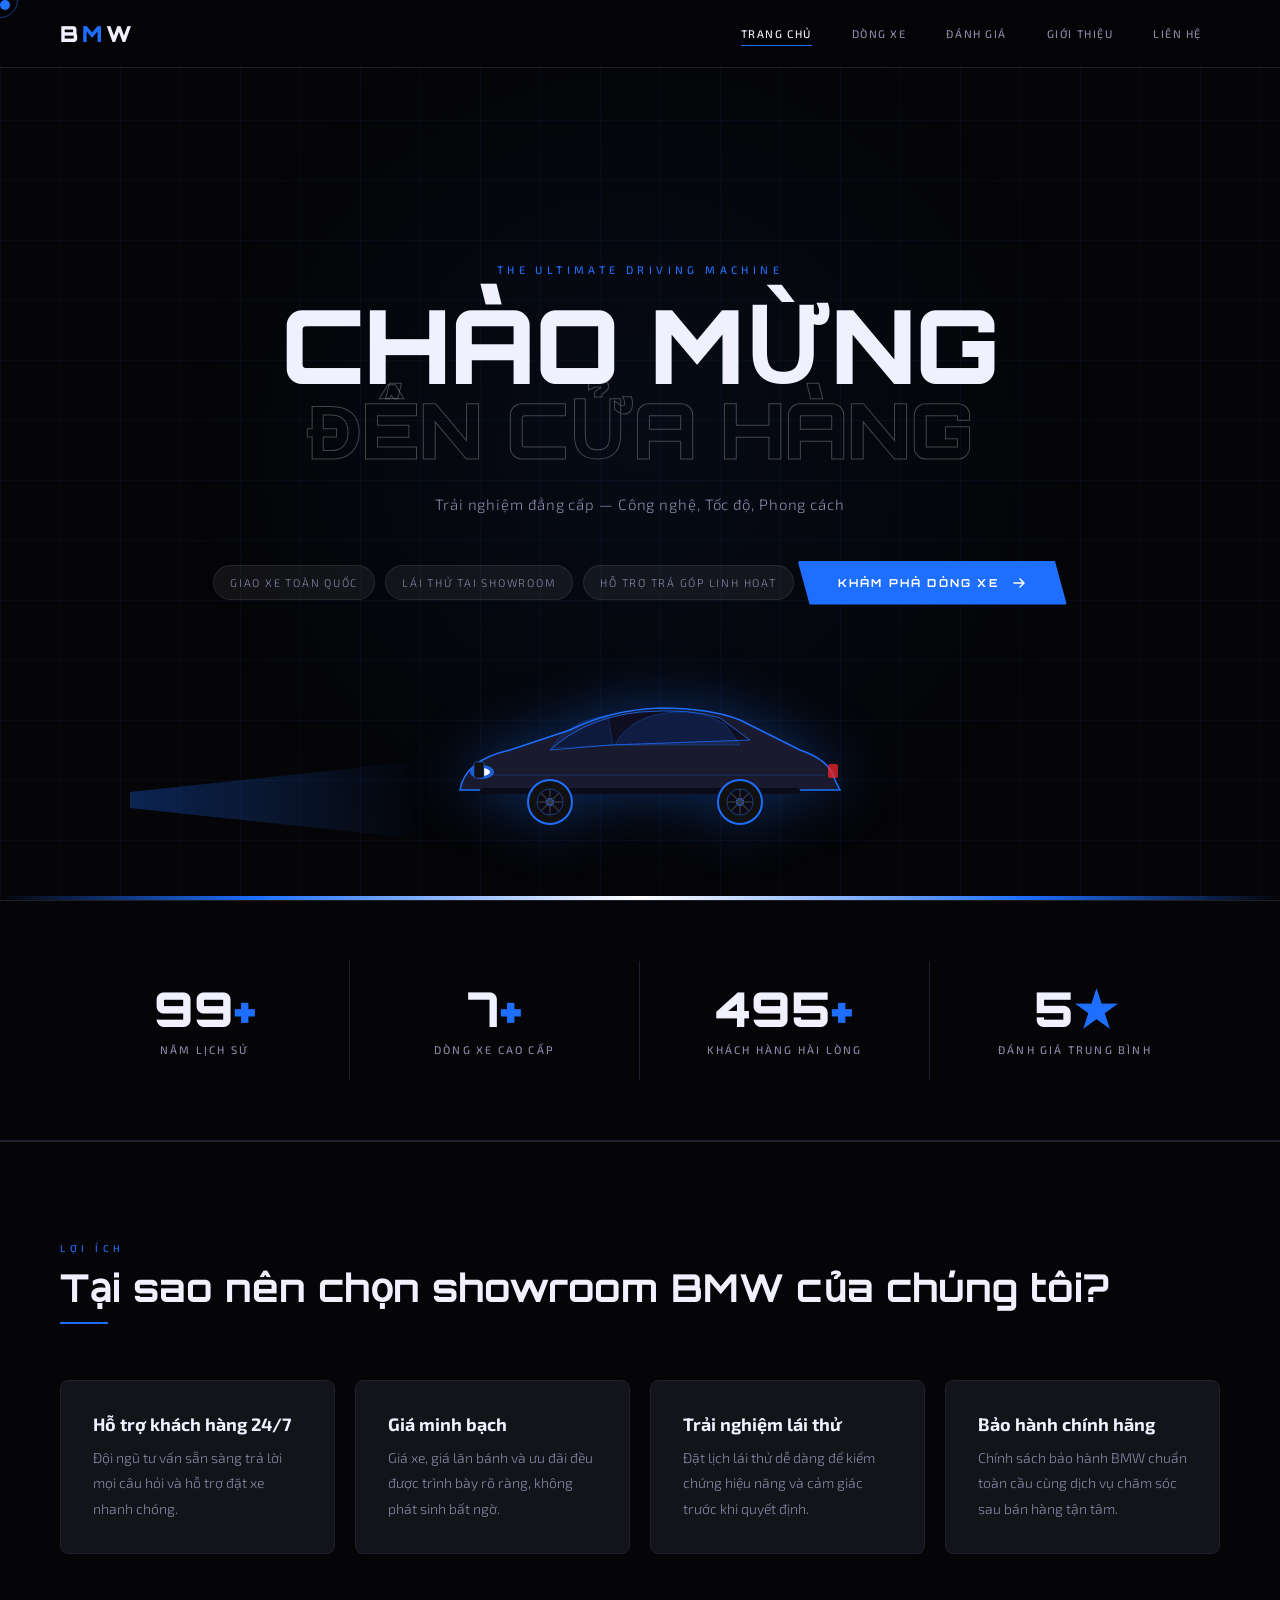
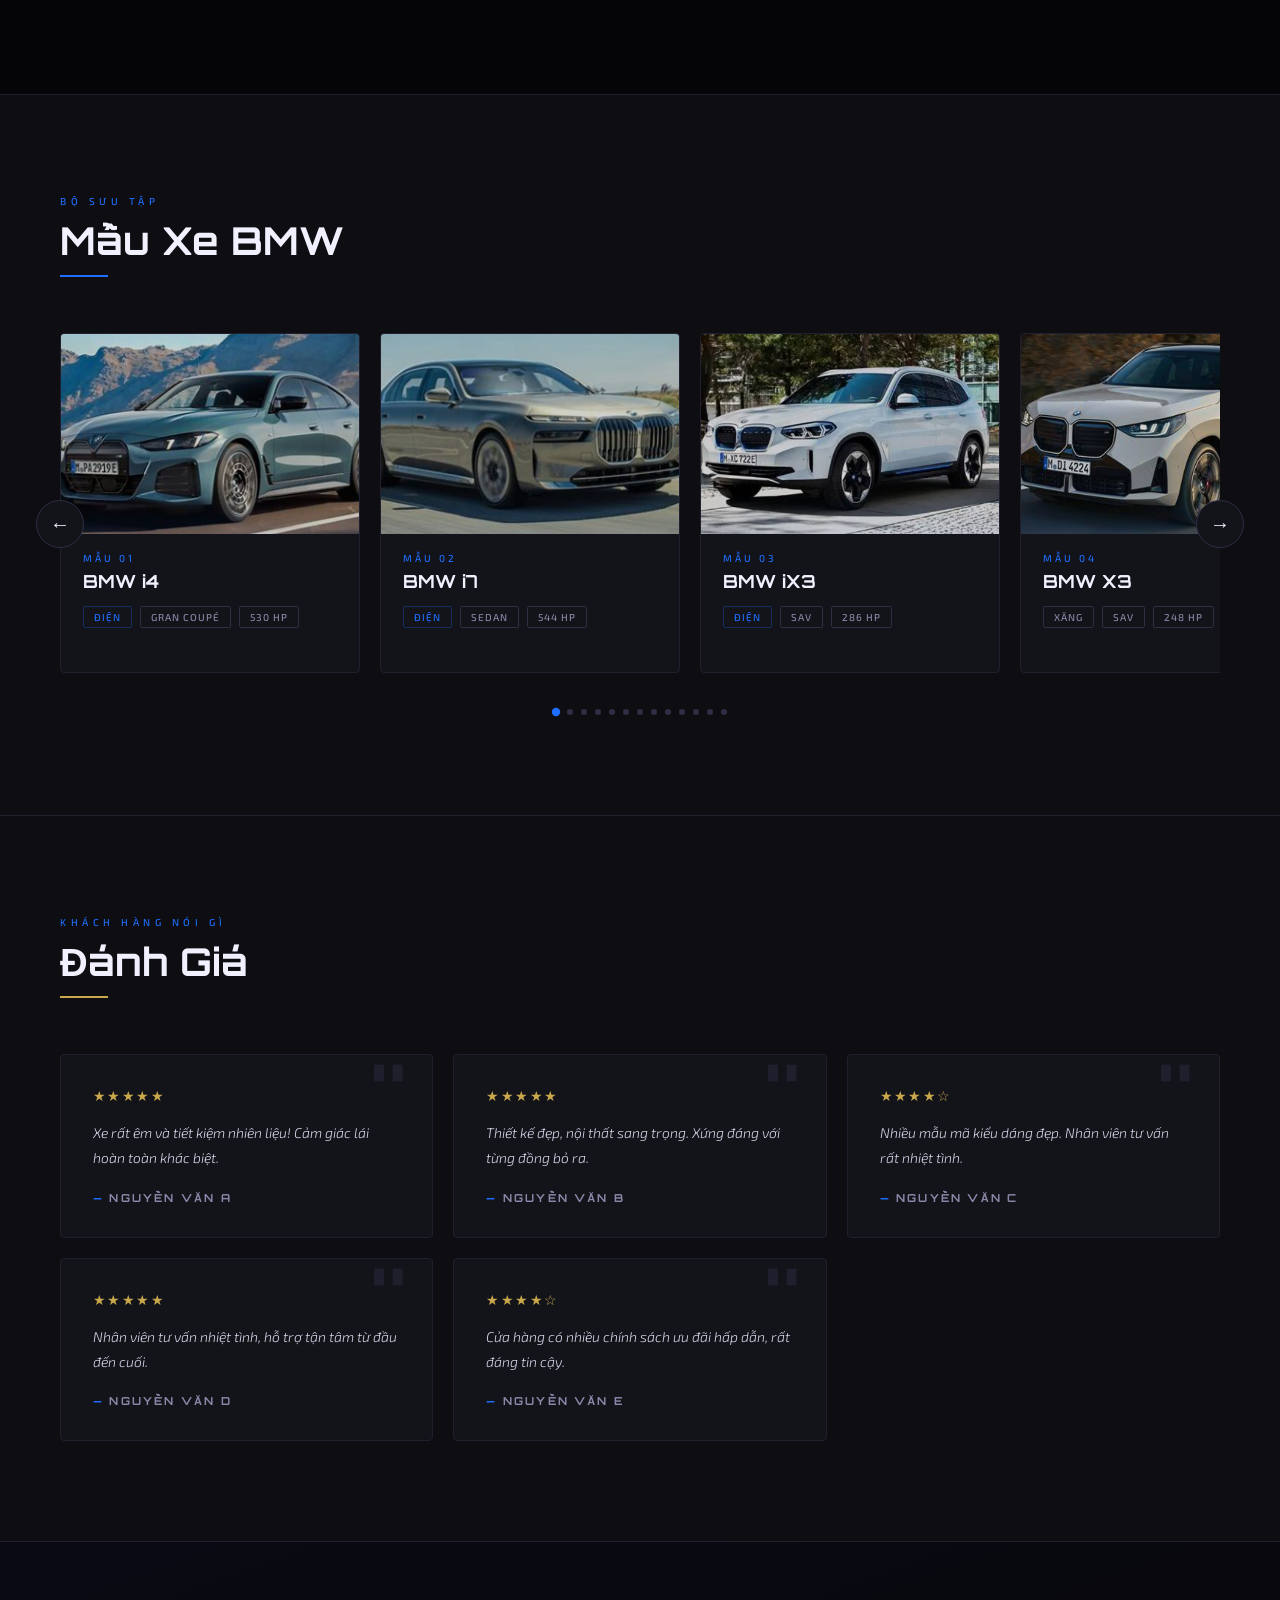
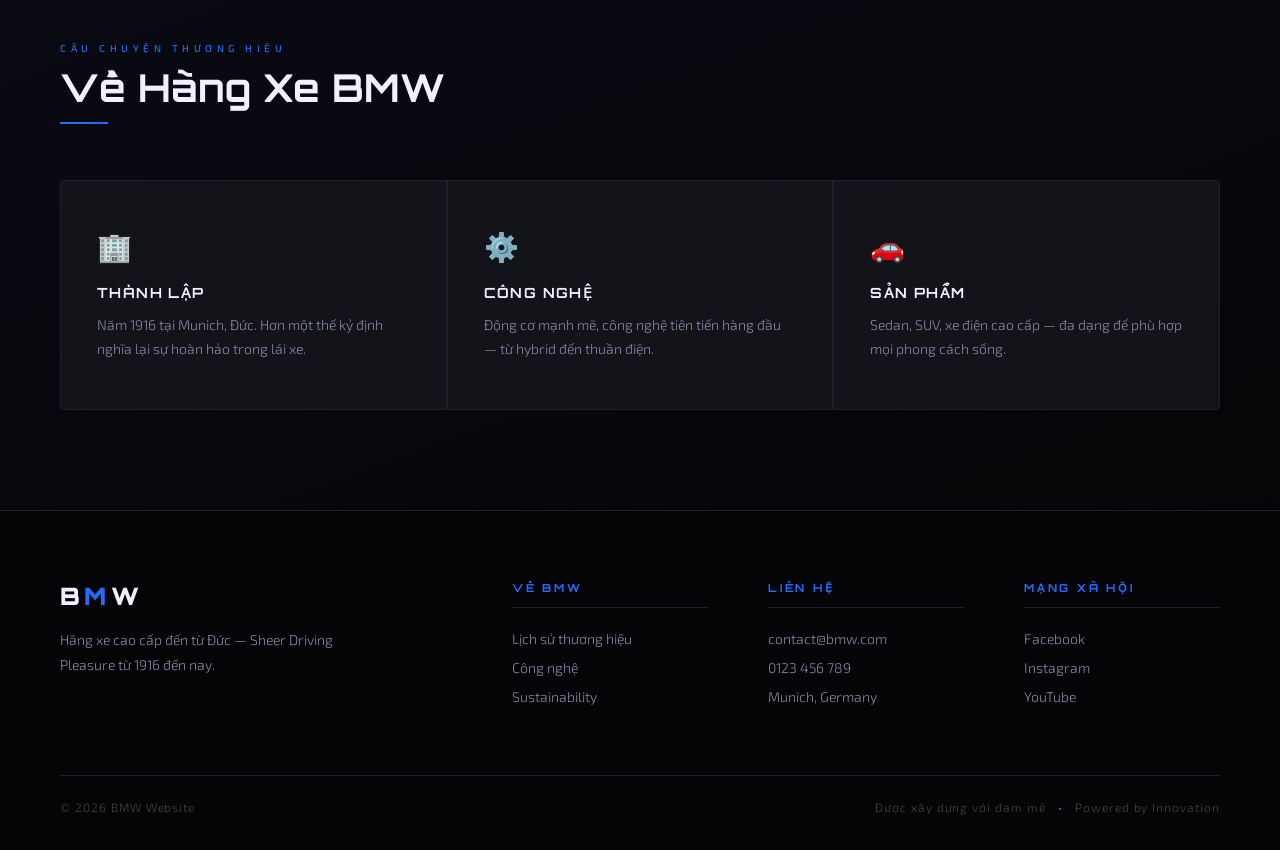
==== commit edafc39d: "update projact" ====
--- a/index.html
+++ b/index.html
@@ -24,7 +24,7 @@
   <nav>
     <a href="index.html" class="nav-logo">B<span>M</span>W</a>
     <ul>
-      <li><a href="index.html">Trang chủ</a></li>
+      <li><a href="index.html" class="active">Trang chủ</a></li>
       <li><a href="models.html">Dòng xe</a></li>
       <li><a href="reviews.html">Đánh giá</a></li>
       <li><a href="about.html">Giới thiệu</a></li>
--- a/css/style.css
+++ b/css/style.css
@@ -137,6 +137,15 @@
     transition: color var(--speed), background var(--speed);
     position: relative;
 }
+
+nav ul li a.active {
+    color: var(--white);
+}
+
+nav ul li a.active::after {
+    transform: scaleX(1);
+}
+
 
 nav ul li a::after {
     content: '';
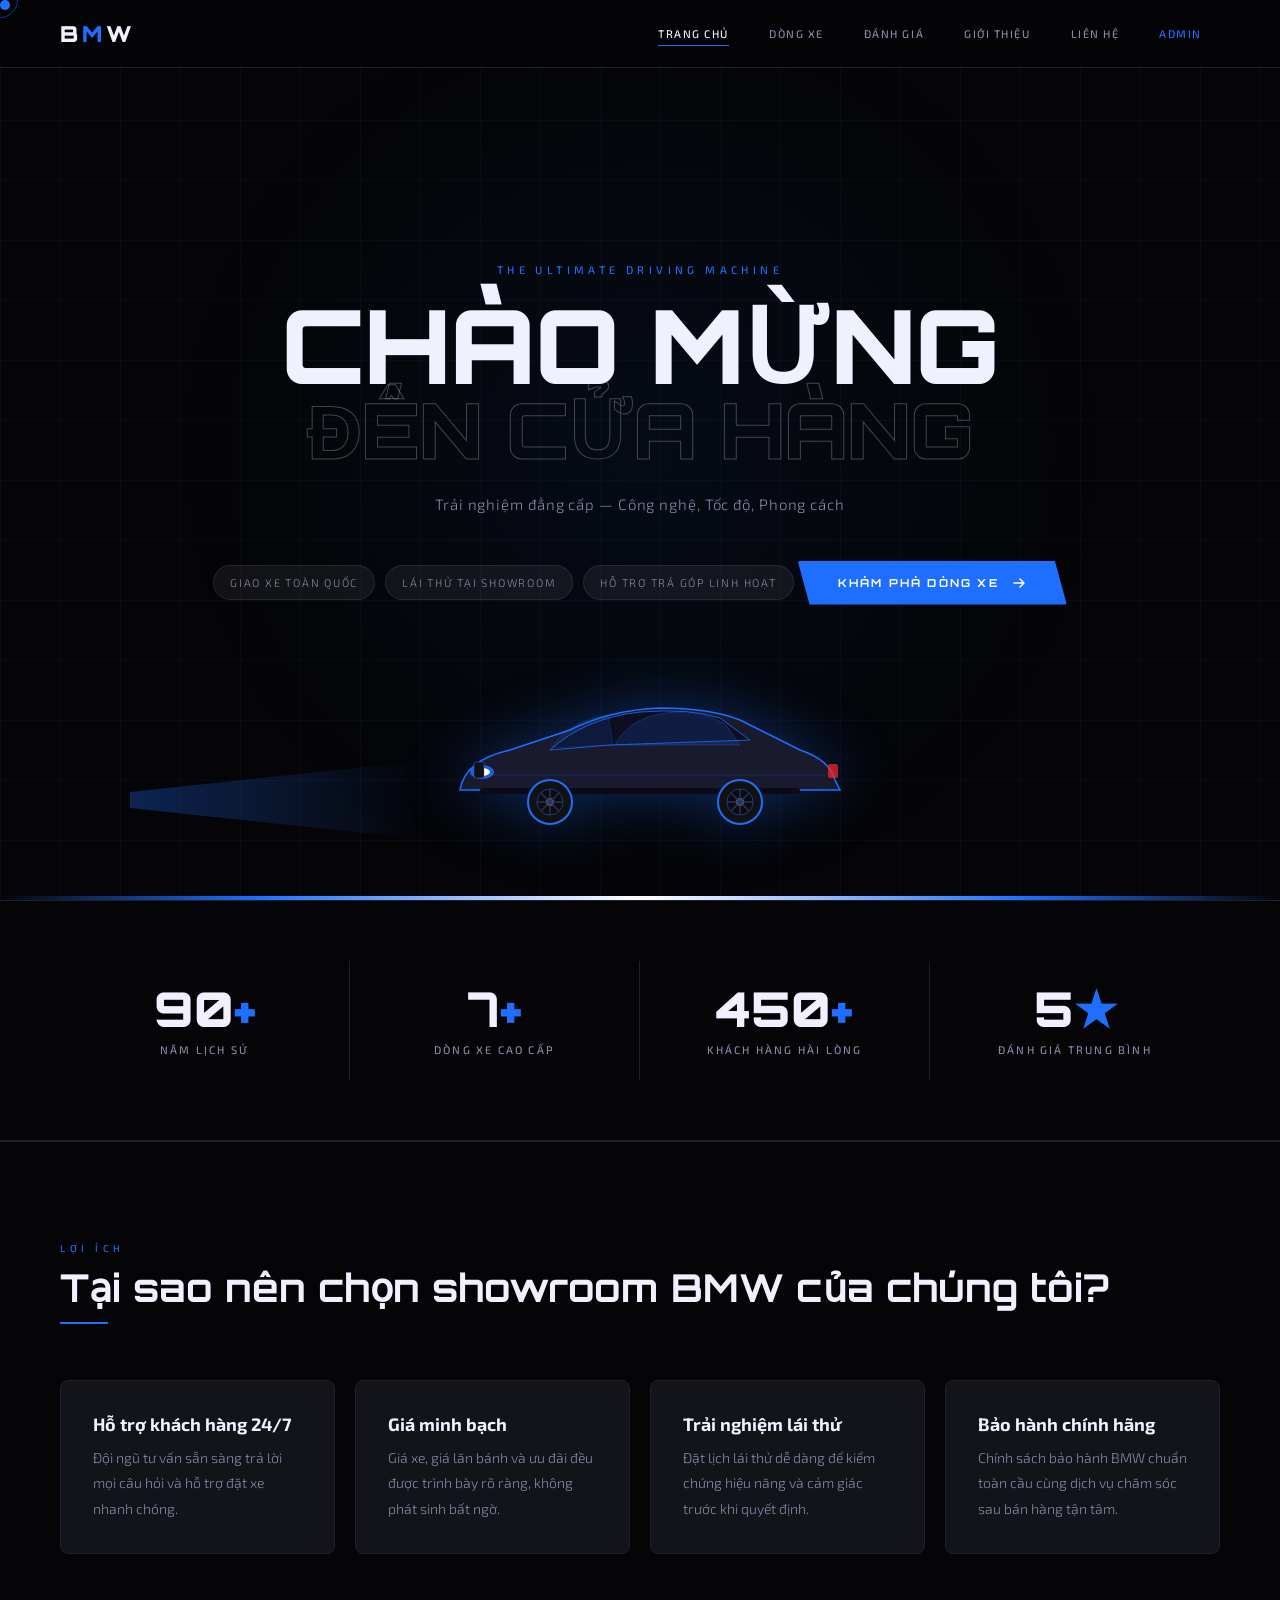
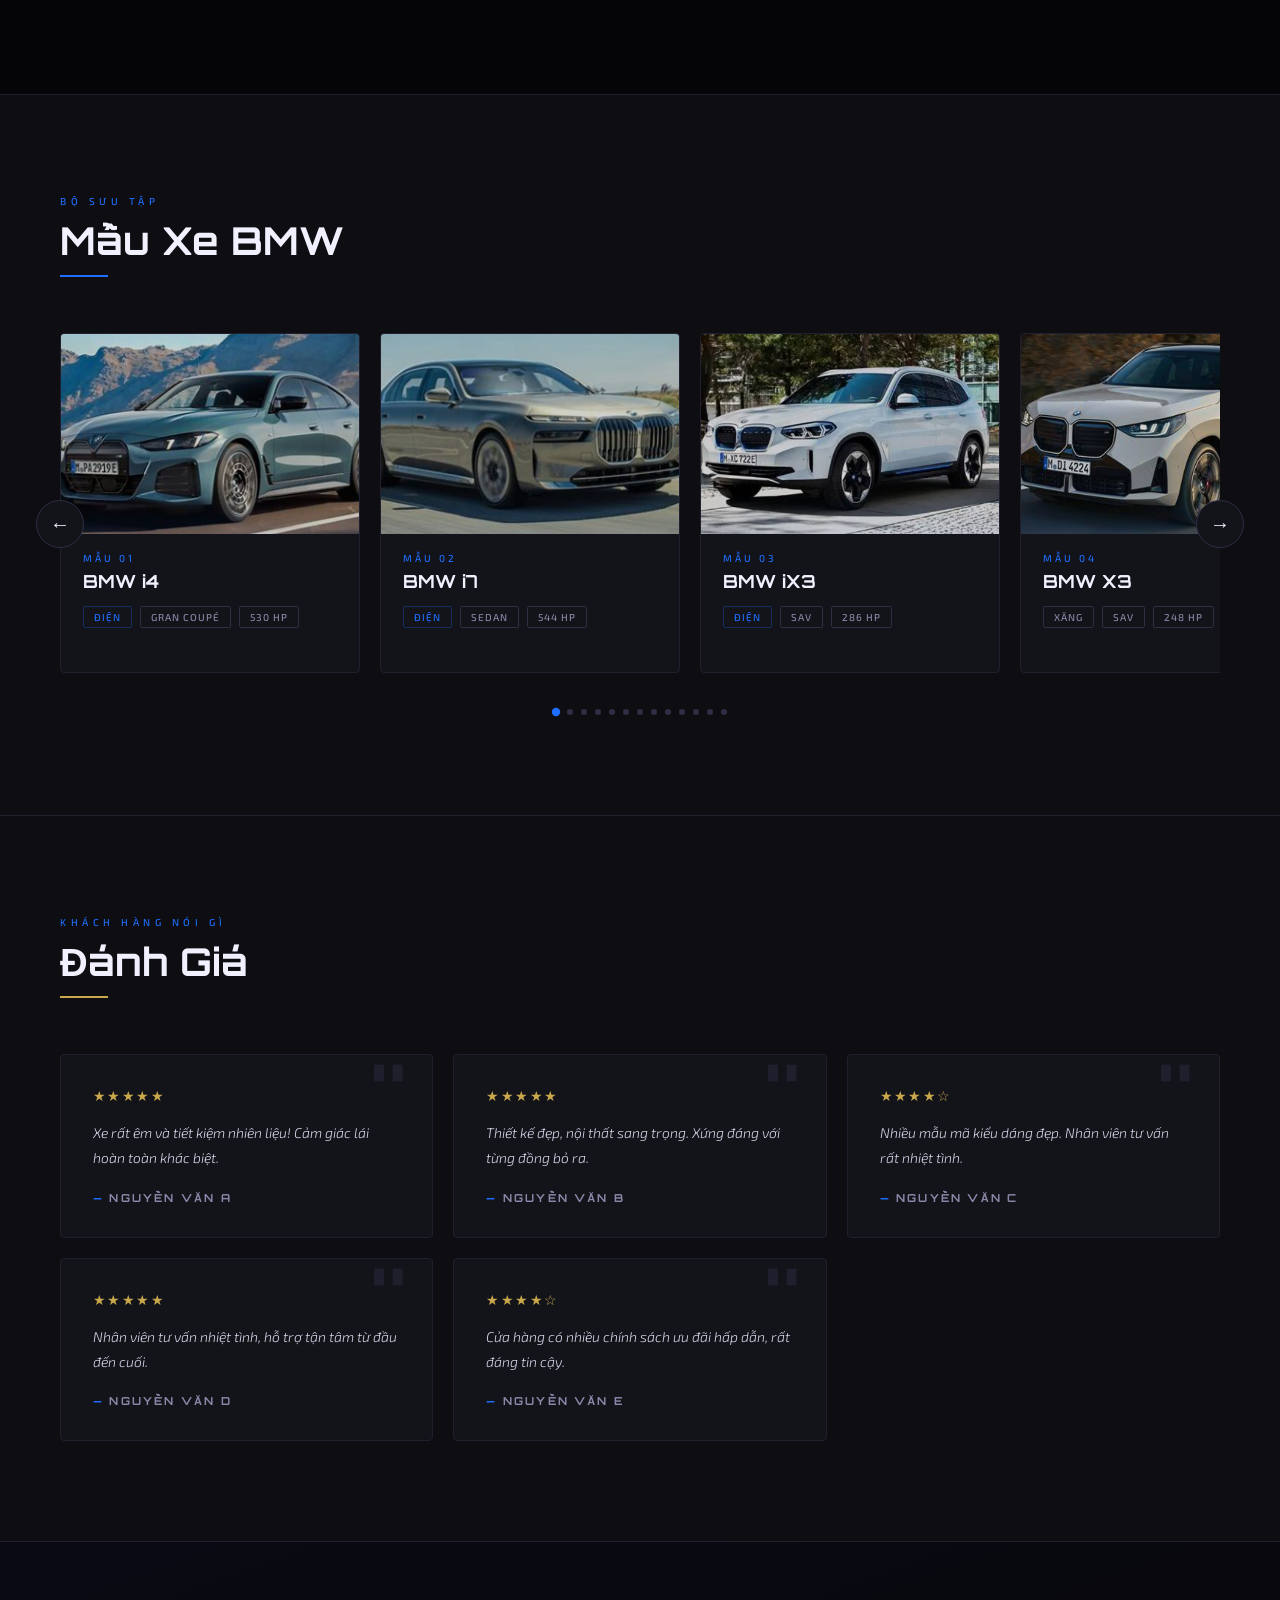
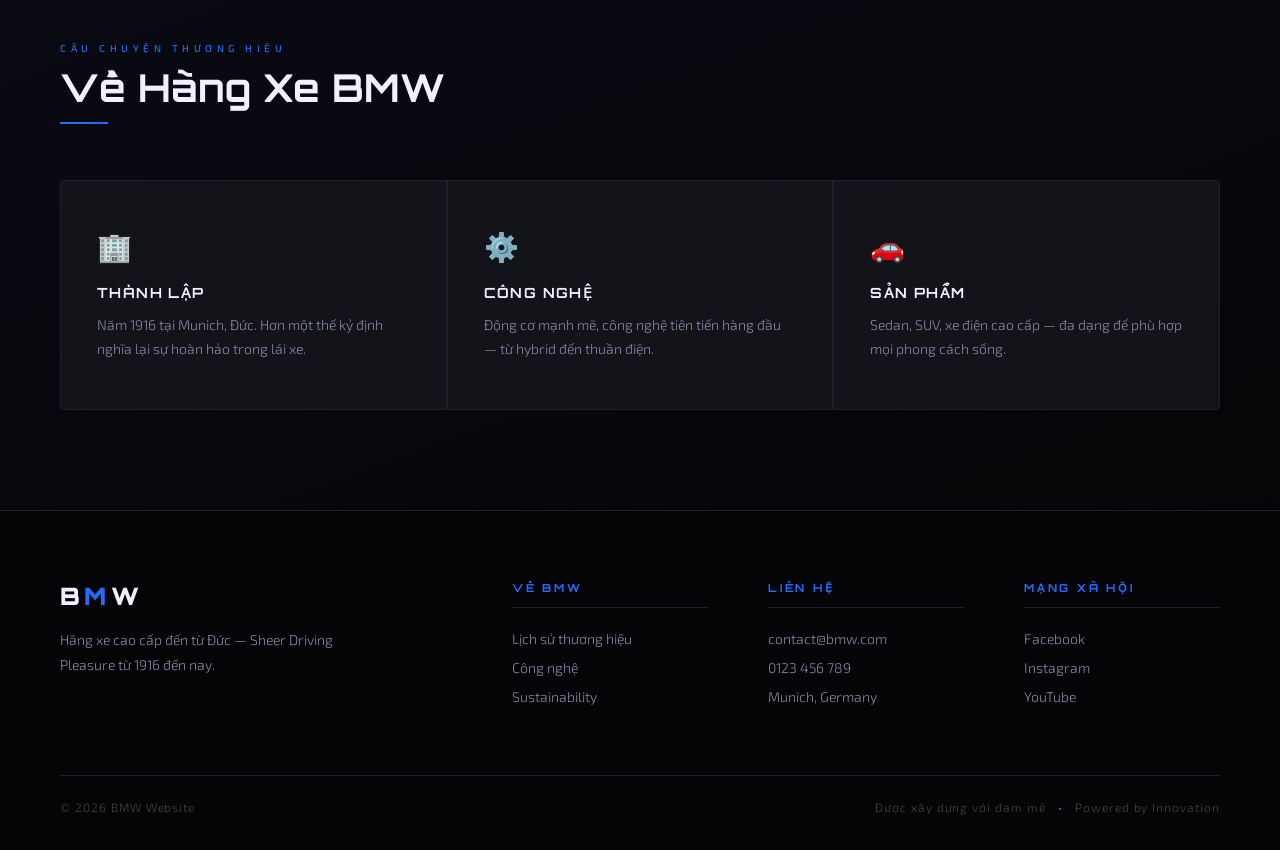
==== commit f88b31ef: "update admin" ====
--- a/index.html
+++ b/index.html
@@ -29,6 +29,7 @@
       <li><a href="reviews.html">Đánh giá</a></li>
       <li><a href="about.html">Giới thiệu</a></li>
       <li><a href="contact.html">Liên hệ</a></li>
+      <li><a href="admin.html" style="color:var(--blue)">Admin</a></li>
     </ul>
   </nav>
 
--- a/css/style.css
+++ b/css/style.css
@@ -145,7 +145,6 @@
 nav ul li a.active::after {
     transform: scaleX(1);
 }
-
 
 nav ul li a::after {
     content: '';
@@ -558,13 +557,7 @@
     border-top: 1px solid var(--border);
 }
 
-.car-grid {
-    display: grid;
-    grid-template-columns: repeat(auto-fill, minmax(300px, 1fr));
-    gap: 20px;
-    max-width: 1400px;
-    margin: 0 auto;
-}
+
 /* ── CAROUSEL ── */
 .carousel-wrapper {
     position: relative;
@@ -644,6 +637,16 @@
     .carousel-btn { display: none; }
     .car-carousel .car-card { flex: 0 0 260px; min-width: 260px; }
 }
+
+
+.car-grid {
+    display: grid;
+    grid-template-columns: repeat(auto-fill, minmax(300px, 1fr));
+    gap: 20px;
+    max-width: 1400px;
+    margin: 0 auto;
+}
+
 .car-card {
     position: relative;
     background: var(--card);
